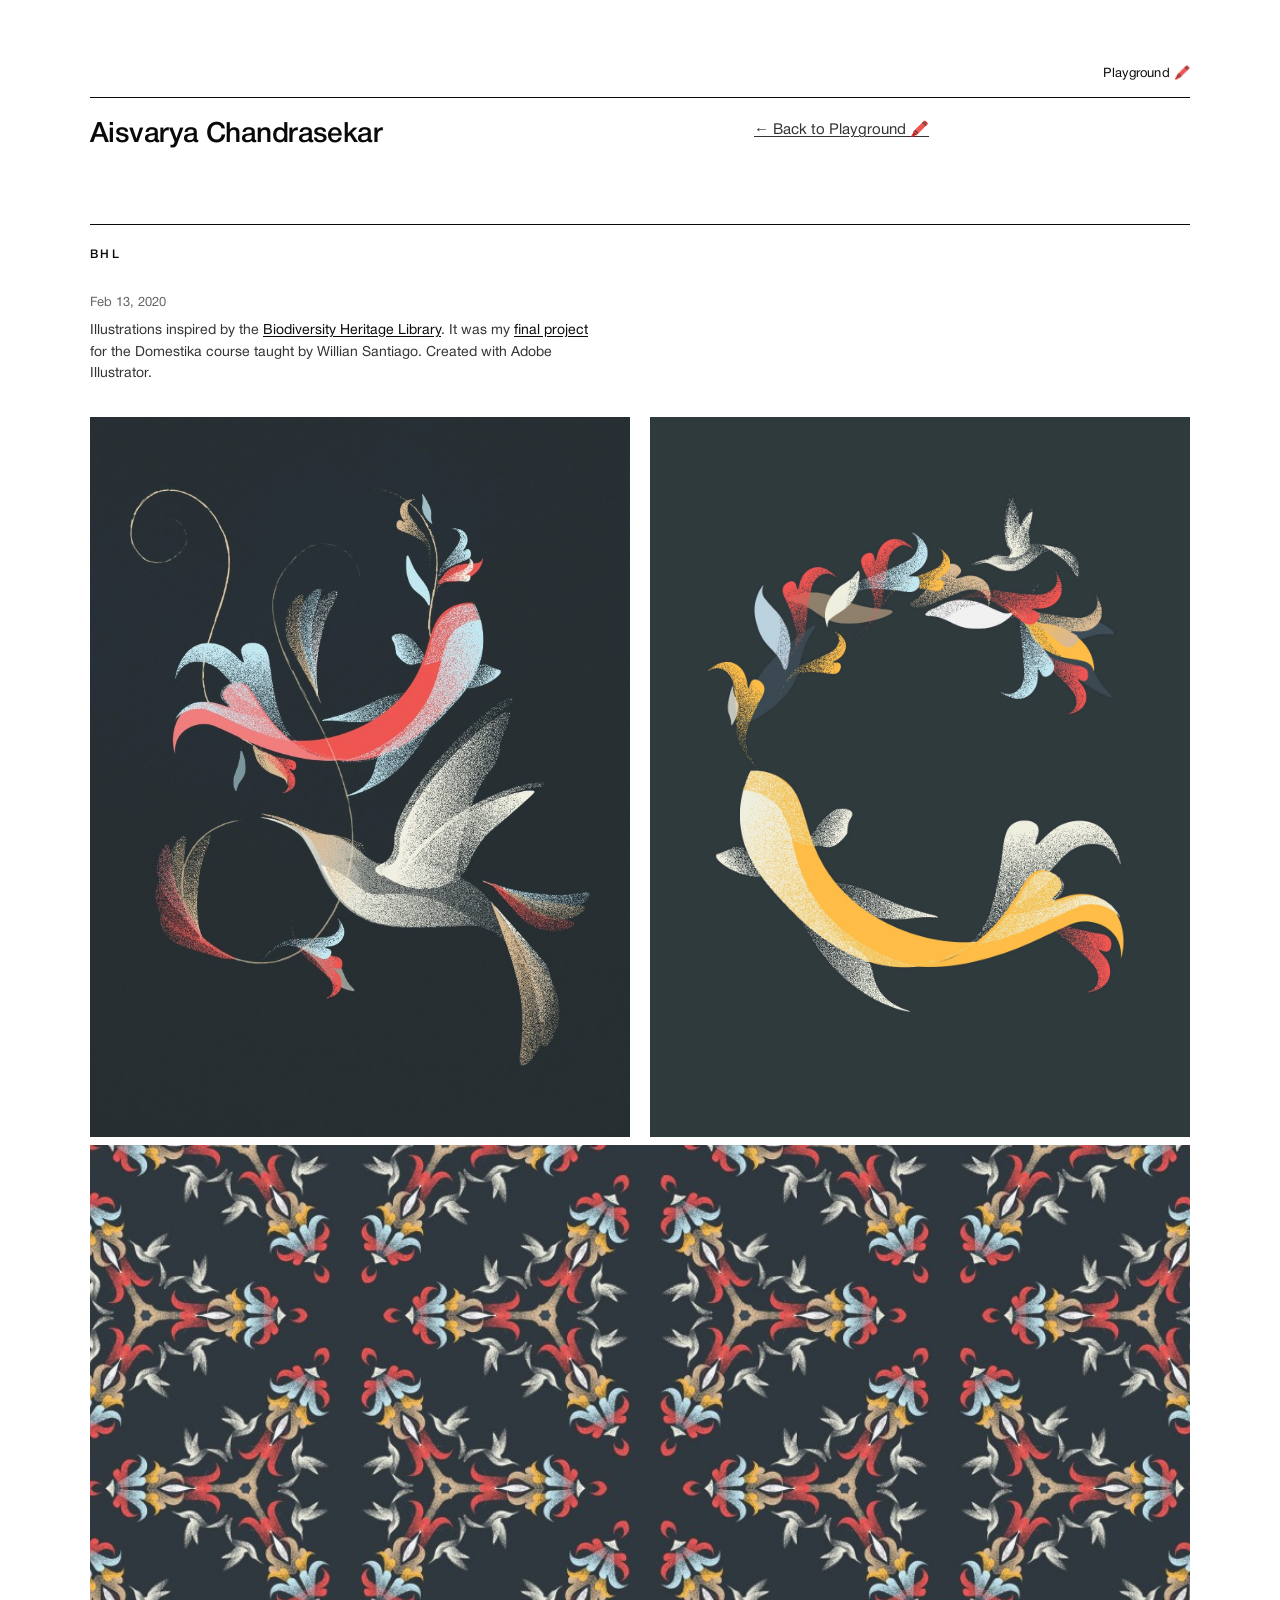
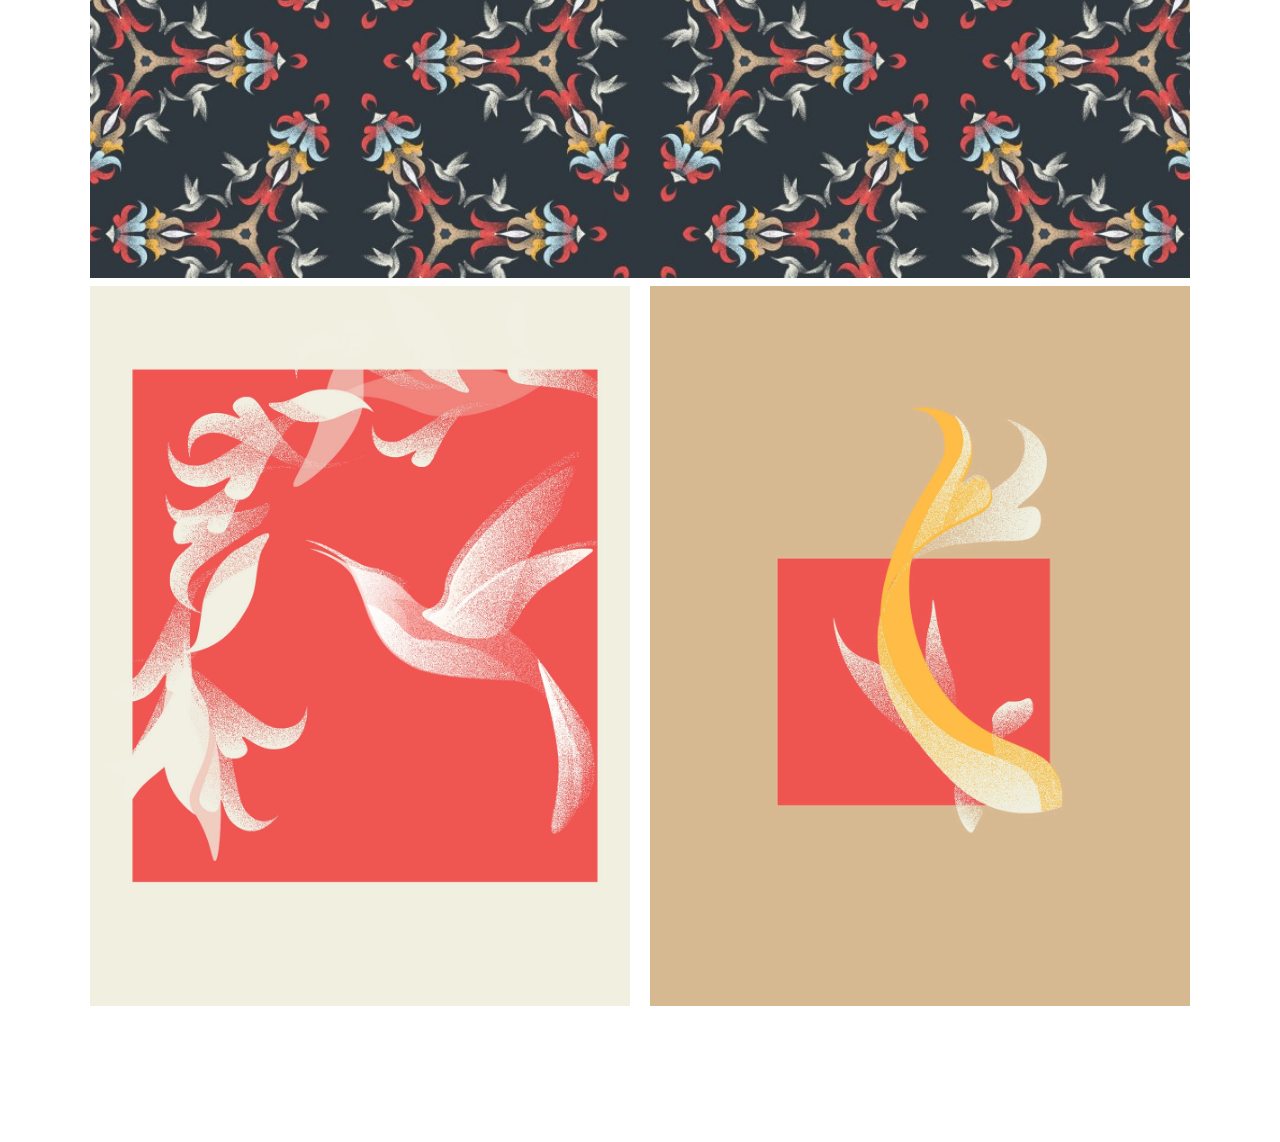
==== biodiversity.html @ 244e6850 "Clean up: single source for grids (JSON only), defer script, layout containment, Playground label + " ====
<!DOCTYPE html>
<html lang="en">
<head>
  <meta charset="UTF-8">
  <meta name="viewport" content="width=device-width, initial-scale=1.0">
  <title>BHL — Aisvarya Chandrasekar</title>
  <meta name="description" content="Illustrations inspired by the Biodiversity Heritage Library. Final project for Domestika course taught by Willian Santiago. Created with Adobe Illustrator.">
  <link rel="stylesheet" href="styles.css">
</head>
<body>
  <div class="page">
    <header class="header">
      <nav class="nav">
        <a href="playground.html">Playground 🖍️</a>
      </nav>
      <div class="header-inner">
        <h1 class="name"><a href="index.html">Aisvarya Chandrasekar</a></h1>
        <p class="header-blurb"><a href="playground.html">← Back to Playground 🖍️</a></p>
      </div>
    </header>

    <main class="main">
      <section class="section greece-page">
        <header class="section-header">
          <h2 class="section-title">BHL</h2>
        </header>
        <p class="playground-gallery-meta">Feb 13, 2020</p>
        <p class="playground-gallery-desc">Illustrations inspired by the <a href="https://www.biodiversitylibrary.org/" target="_blank" rel="noopener">Biodiversity Heritage Library</a>. It was my <a href="https://www.domestika.org/en/projects/779199-my-project-in-flat-illustration-with-photoshop-course" target="_blank" rel="noopener">final project</a> for the Domestika course taught by Willian Santiago. Created with Adobe Illustrator.</p>
        <div class="bio-gallery">
          <div class="bio-gallery-item"><img src="assets/playground/biodiversity/bio1.png" alt="BHL"></div>
          <div class="bio-gallery-item"><img src="assets/playground/biodiversity/bio2.webp" alt=""></div>
          <div class="bio-gallery-item bio-gallery-item--full"><img src="assets/playground/biodiversity/bio3.png" alt=""></div>
          <div class="bio-gallery-item"><img src="assets/playground/biodiversity/bio4.webp" alt=""></div>
          <div class="bio-gallery-item"><img src="assets/playground/biodiversity/bio5.webp" alt=""></div>
        </div>
      </section>
    </main>
  </div>
</body>
</html>
---- styles.css ----
/* Reset */
*, *::before, *::after { box-sizing: border-box; }

/* Helvetica Neue – local font (view via http to see fonts; file:// may block them) */
@font-face {
  font-family: "Helvetica Neue";
  src: url("./fonts/HelveticaNeueRoman.otf") format("opentype");
  font-weight: 400;
  font-style: normal;
  font-display: swap;
}

@font-face {
  font-family: "Helvetica Neue";
  src: url("./fonts/HelveticaNeueBold.otf") format("opentype");
  font-weight: 700;
  font-style: normal;
  font-display: swap;
}

@font-face {
  font-family: "Helvetica Neue";
  src: url("./fonts/HelveticaNeueMedium.otf") format("opentype");
  font-weight: 500;
  font-style: normal;
  font-display: swap;
}

body {
  margin: 0;
  font-family: "Helvetica Neue", Helvetica, Arial, sans-serif;
  font-size: 16px;
  line-height: 1.65;
  color: #0a0a0a;
  background: #fff;
}

.play-page {
  background-color: #fff;
  background-image:
    linear-gradient(to right, rgba(10, 10, 10, 0.045) 1px, transparent 1px),
    linear-gradient(to bottom, rgba(10, 10, 10, 0.045) 1px, transparent 1px);
  background-size: 28px 28px;
  background-attachment: fixed;
  cursor: url("assets/cursor-crayon.svg") 3 29, auto;
}

.play-page a,
.play-page button,
.play-page [role="button"] {
  cursor: pointer;
}

/* Disable text selection while doodling so strokes in margins don't highlight text */
body.play-page.doodle-drawing {
  user-select: none;
  -webkit-user-select: none;
}
body.play-page.doodle-drawing * {
  user-select: none;
  -webkit-user-select: none;
}

.doodle-canvas {
  position: absolute;
  top: 0;
  left: 0;
  z-index: 0;
  pointer-events: none;
}

.play-page .page {
  position: relative;
  z-index: 1;
}

@media (max-width: 600px) {
  .play-page {
    background-size: 22px 22px;
  }
}

/* Disable play-page doodles/cursor on small screens/touch */
@media (max-width: 800px), (hover: none), (pointer: coarse) {
  .play-page {
    background-image: none;
    cursor: auto;
  }

  .play-page a,
  .play-page button,
  .play-page [role="button"] {
    cursor: pointer;
  }

  .doodle-canvas {
    display: none;
  }
}

html, body {
  max-width: 100%;
  overflow-x: hidden;
}

img {
  max-width: 100%;
  height: auto;
}

iframe {
  max-width: 100%;
}

a {
  color: inherit;
  text-decoration: underline;
  text-underline-offset: 0.15em;
}

a:hover {
  color: #0a0a0a;
}

/* Page – minimal, generous space */
.page {
  min-height: 100vh;
  padding: 4rem 2rem 5rem;
}

.main {
  max-width: 1100px;
  margin: 0 auto;
}

/* Shared grid: label column | content column (bio + section descriptions align) */
:root {
  --grid-label: 40rem;
  --grid-gap: 1.5rem;
}

/* Header */
.header {
  max-width: 1100px;
  margin: 0 auto 4.5rem;
}

.header > .nav {
  margin-bottom: 0.75rem;
  text-align: right;
}

.header-inner {
  border-top: 1px solid #0a0a0a;
  padding-top: 1.25rem;
  display: grid;
  grid-template-columns: var(--grid-label) 1fr;
  align-items: start;
  gap: 0 var(--grid-gap);
}

.name {
  font-family: "Helvetica Neue", Helvetica, sans-serif;
  font-size: 1.75rem;
  font-weight: 500;
  margin: 0;
  color: #0a0a0a;
  line-height: 1.2;
  letter-spacing: -0.02em;
}

.name a {
  color: inherit;
  text-decoration: none;
}

.name a:hover {
  color: #333;
}

.header-blurb {
  font-size: clamp(0.8125rem, 0.875rem + 0.25vw, 0.9375rem);
  line-height: 1.6;
  margin: 0;
  max-width: min(38em, 100%);
  color: #333;
  overflow-wrap: break-word;
  hyphens: auto;
}

.header-icons {
  margin-top: 0.5rem;
  display: flex;
  flex-wrap: wrap;
  gap: 0.6rem;
  grid-column: 2;
}

.header-icon {
  width: 2.5rem;
  height: 2.5rem;
  min-width: 2.5rem;
  min-height: 2.5rem;
  flex-shrink: 0;
  display: inline-flex;
  align-items: center;
  justify-content: center;
  border: 1px solid #e5e5e5;
  background: rgba(255, 255, 255, 0.9);
  color: #444;
  text-decoration: none;
}

.header-icon:hover {
  border-color: #0a0a0a;
  color: #0a0a0a;
}

.header-icon svg {
  width: 1.25rem;
  height: 1.25rem;
  flex-shrink: 0;
  fill: currentColor;
  display: block;
}

.header-icon img {
  width: 1.25rem;
  height: 1.25rem;
  max-width: 1.25rem;
  max-height: 1.25rem;
  object-fit: contain;
  display: block;
}

@media (max-width: 600px) {
  .header-icons {
    margin-top: 0.75rem;
  }

  .header-icon {
    width: 2.75rem;
    height: 2.75rem;
    min-width: 2.75rem;
    min-height: 2.75rem;
  }
}

.nav {
  font-size: 0.8125rem;
  margin: 0;
  color: #0a0a0a;
  letter-spacing: 0.01em;
}

.nav a {
  margin-right: 0;
  color: inherit;
  text-decoration: none;
}

.nav a + a {
  margin-left: 1.5rem;
}

.nav a:hover {
  color: #1a1a1a;
}

.nav a.nav-current {
  font-weight: 600;
  color: #0a0a0a;
}

/* Footer – minimal (Taha-style) */
.footer {
  max-width: 1100px;
  margin: 4rem auto 0;
  padding-top: 2rem;
}

.footer-rule {
  border: none;
  border-top: 1px solid #0a0a0a;
  margin: 0 0 1rem;
}

.footer-copy {
  font-size: 0.8125rem;
  color: #666;
  margin: 0;
}

.intro {
  font-size: 0.9375rem;
  line-height: 1.6;
  color: #555;
  margin: 0 0 0.5rem;
}

.intro a {
  font-weight: 500;
  color: #1a1a1a;
}

/* Sections – CJR-style subheads */
.section {
  margin-bottom: 3.5rem;
}

.section-header {
  border-top: 1px solid #0a0a0a;
  padding-top: 1.25rem;
  margin-bottom: 1.75rem;
  display: grid;
  grid-template-columns: var(--grid-label) 1fr;
  align-items: start;
  gap: 0 var(--grid-gap);
}

.section-title {
  font-family: "Helvetica Neue", Helvetica, sans-serif;
  font-size: 0.75rem;
  font-weight: 500;
  text-transform: uppercase;
  letter-spacing: 0.2em;
  color: #0a0a0a;
  margin: 0;
}

.section-kicker {
  margin: 0;
  font-size: 0.875rem;
  color: #666;
}

.section-kicker a {
  color: inherit;
  text-decoration: none;
  border-bottom: 1px solid transparent;
}

.section-kicker a:hover {
  border-bottom-color: currentColor;
}

.section-desc {
  font-size: 0.9375rem;
  line-height: 1.55;
  color: #444;
  margin: 0;
  max-width: 36em;
  text-align: left;
}

/* Tablet / iPad: stack header so bio has full width (avoid 40rem column squeeze) */
@media (max-width: 900px) {
  .header-inner {
    display: flex;
    flex-direction: column;
    gap: 0;
  }

  .header-inner .name {
    order: 1;
  }

  .header-inner .header-blurb {
    order: 2;
    margin-top: 0.5rem;
    line-height: 1.65;
  }

  .header-inner .header-icons {
    order: 3;
    grid-column: unset;
  }

  .section-header {
    grid-template-columns: 1fr;
  }
}

@media (max-width: 600px) {
  .header .name {
    font-size: 1.5rem;
    word-wrap: break-word;
  }

  .page {
    padding: 2.5rem 1.25rem 3.5rem;
  }
}

/* Grid */
.grid {
  display: grid;
  grid-template-columns: repeat(3, 1fr);
  grid-auto-rows: 380px;
  gap: 2rem;
  contain: layout;
}

@media (max-width: 800px) {
  .grid {
    grid-template-columns: repeat(2, 1fr);
    gap: 1.25rem;
  }
}

@media (max-width: 500px) {
  .grid {
    grid-template-columns: 1fr;
    grid-auto-rows: auto;
  }
}

.section.interactives .grid {
  grid-auto-rows: minmax(160px, auto);
}

.section.interactives .grid-block-text {
  min-width: 0;
  overflow-wrap: break-word;
}

.section.interactives .grid-item-desc {
  overflow-wrap: break-word;
  hyphens: auto;
}

/* Interactives: single column on narrow viewports (e.g. Surface Duo, small tablets) */
@media (max-width: 650px) {
  .section.interactives .grid {
    grid-template-columns: 1fr;
    grid-auto-rows: minmax(140px, auto);
  }
}

.grid-item {
  display: flex;
  color: inherit;
  text-decoration: none;
  transition: color 0.2s ease;
  min-height: 0;
  height: 100%;
}

/* Wide block: spans 2 columns, image left / text right */
.grid-item--wide {
  grid-column: span 2;
}

.grid-item--wide .grid-block {
  flex-direction: row;
  gap: 1.25rem;
}

.grid-item--wide .grid-thumb {
  flex: 0 0 42%;
  margin-top: 0;
  min-height: 0;
}

.grid-item--wide .grid-block-text {
  flex: 1;
  min-width: 0;
  justify-content: center;
  align-items: flex-start;
  text-align: left;
}

@media (max-width: 800px) {
  .grid-item--wide {
    grid-column: span 1;
  }

  .grid-item--wide .grid-block {
    flex-direction: column;
  }

  .grid-item--wide .grid-thumb {
    flex: 1 1 auto;
  }
}

@media (max-width: 500px) {
  .grid-item--wide {
    grid-column: span 1;
  }

  .grid-item--wide .grid-block {
    flex-direction: column;
  }

  .grid-item--wide .grid-thumb {
    flex: 1 1 auto;
  }
}

/* Block – minimal, Taha-style: light border, no dark hover */
.grid-block {
  width: 100%;
  flex: 1;
  min-height: 0;
  display: flex;
  flex-direction: column;
  gap: 0.75rem;
  padding: 1.25rem;
  background: #fff;
  border: 1px solid #d5d5d5;
  transition: border-color 0.2s ease;
}

.grid-item:hover .grid-block {
  border-color: #0a0a0a;
}

.grid-block-text {
  display: flex;
  flex-direction: column;
  gap: 0.25rem;
  min-width: 0;
}

.grid-item-title {
  font-size: 1.0625rem;
  font-weight: 500;
  line-height: 1.4;
  margin: 0;
  color: #0a0a0a;
  transition: color 0.2s ease;
}

.grid-item-title a {
  color: inherit;
  text-decoration: none;
  border-bottom: 1px solid transparent;
  transition: border-color 0.2s ease;
}

.grid-item-title a:hover {
  border-bottom-color: currentColor;
}

.grid-item:hover .grid-item-title {
  color: #0a0a0a;
}

.grid-item-desc {
  font-size: 0.875rem;
  font-weight: 400;
  line-height: 1.55;
  margin: 0;
  color: #333;
  transition: color 0.2s ease;
}

.grid-item-date {
  font-size: 0.75rem;
  color: #666;
  margin: 0;
}

.grid-item-date:empty {
  display: none;
}

.grid-item-more {
  font-size: 0.875rem;
  font-weight: 400;
  line-height: 1.6;
  margin: 0.5rem 0 0;
  color: #333;
  transition: color 0.2s ease;
}

.grid-item:hover .grid-item-more {
  color: #333;
}

.grid-item:hover .grid-item-desc {
  color: #333;
}

/* Thumb */
.grid-thumb {
  width: 100%;
  flex: 1;
  min-height: 0;
  margin-top: -0.35rem;
  overflow: hidden;
  background: transparent;
  box-sizing: border-box;
}

.grid-thumb img {
  width: 100%;
  height: 100%;
  object-fit: contain;
  display: block;
}

.grid-thumb-placeholder {
  width: 100%;
  height: 100%;
  min-height: 100px;
  background: transparent;
  display: flex;
  align-items: center;
  justify-content: center;
}

.grid-thumb-placeholder::before {
  content: 'Image';
  font-size: 0.75rem;
  color: #999;
}

/* Bike trail card: GIF on top half only, dark overlay, text at bottom */
.grid-item--bike .grid-block {
  position: relative;
  flex-direction: column;
  justify-content: flex-end;
  overflow: hidden;
}

.grid-item--bike .grid-block::before {
  content: '';
  position: absolute;
  top: 0;
  left: 0;
  right: 0;
  height: 65%;
  background-image: url("assets/Ezgif GIF Maker.gif");
  background-size: cover;
  background-position: center top;
  background-repeat: no-repeat;
  z-index: 0;
}

.grid-item--bike .grid-block::after {
  content: '';
  position: absolute;
  inset: 0;
  background: linear-gradient(
    to bottom,
    rgba(0, 0, 0, 0.5) 0%,
    rgba(0, 0, 0, 0.75) 40%,
    rgba(0, 0, 0, 0.95) 70%,
    rgba(0, 0, 0, 1) 100%
  );
  pointer-events: none;
  z-index: 0.5;
}

.grid-item--bike .grid-thumb--gif {
  display: none;
}

.grid-item--bike .grid-block-text {
  position: relative;
  z-index: 1;
  background: linear-gradient(to top, rgba(0,0,0,0.9) 0%, rgba(0,0,0,0.4) 60%, transparent 100%);
  padding: 1.25rem 1.25rem 1.5rem;
  margin: 0 -1.25rem -1.25rem;
}

.grid-item--bike .grid-item-title,
.grid-item--bike .grid-item-desc {
  color: #fff;
}

.grid-item--bike:hover .grid-item-title,
.grid-item--bike:hover .grid-item-desc {
  color: #fff;
}

.grid-item--bike .grid-item-tags .tag {
  background: rgba(255,255,255,0.25);
  color: #fff;
  border-color: rgba(255,255,255,0.5);
}

.grid-item--bike:hover .grid-block {
  border-color: #e5e5e5;
}

/* Tags */
.grid-item-tags {
  margin: 0.35rem 0 0;
  display: flex;
  flex-wrap: wrap;
  gap: 0.3rem;
  font-size: 0.7rem;
}

.grid-item-tags .tag {
  padding: 0.15em 0.4em;
  background: transparent;
  color: #666;
  border: 1px solid #ddd;
  border-radius: 0;
  font-size: 0.6875rem;
  letter-spacing: 0.02em;
  transition: border-color 0.2s ease, color 0.2s ease;
}

.grid-item:hover .grid-item-tags .tag {
  border-color: #999;
  color: #0a0a0a;
}

/* Card grid (legacy) */
.card-grid {
  display: grid;
  grid-template-columns: repeat(3, 1fr);
  gap: 1.5rem;
}

@media (max-width: 800px) {
  .card-grid {
    grid-template-columns: repeat(2, 1fr);
    gap: 1.25rem;
  }
}

@media (max-width: 500px) {
  .card-grid {
    grid-template-columns: 1fr;
  }
}

/* Card: thumbnail + title + meta */
.card {
  margin: 0;
  min-height: 320px;
}

.card-link {
  display: flex;
  flex-direction: column;
  height: 100%;
  padding: 20px 20px 0 20px;
  background: #fff;
  border: 1px solid #e0e0e0;
  border-radius: 0;
  color: #1a1a1a;
  transition: border-color 0.15s ease, box-shadow 0.15s ease;
}

.card-link:hover {
  border-color: #bbb;
  box-shadow: 0 2px 16px rgba(0, 0, 0, 0.08);
}

.card-link--more {
  background: #fff;
  border: 1px solid #e0e0e0;
}

.card-link--more:hover {
  border-color: #1a1a1a;
  box-shadow: 0 2px 16px rgba(0, 0, 0, 0.08);
}

.card-spacer {
  flex: 0 0 0.5rem;
  min-height: 0;
}

.card-header {
  padding: 0.75rem 1.25rem 0;
}

.card-org {
  font-size: 0.65rem;
  font-weight: 700;
  text-transform: uppercase;
  letter-spacing: 0.08em;
  color: #666;
  margin: 0 0 0.3rem;
}

.card-title {
  font-family: "Helvetica Neue", Helvetica, sans-serif;
  font-size: 1.3rem;
  font-weight: 700;
  line-height: 1.35;
  margin: 0;
  color: #1a1a1a;
  letter-spacing: -0.01em;
}

.card-thumb {
  width: 100%;
  aspect-ratio: 16 / 10;
  min-height: 240px;
  flex: 1 1 auto;
  padding: 1rem 1rem 0 1rem;
  box-sizing: border-box;
  display: flex;
  align-items: stretch;
  justify-content: stretch;
}

.card-thumb img {
  width: 100%;
  height: 100%;
  object-fit: contain;
  display: block;
}

.card-thumb-placeholder {
  width: 100%;
  flex: 1;
  min-height: 0;
  background-color: #e8e6e3;
  background-image:
    linear-gradient(rgba(0, 0, 0, 0.04) 1px, transparent 1px),
    linear-gradient(90deg, rgba(0, 0, 0, 0.04) 1px, transparent 1px);
  background-size: 12px 12px;
  display: flex;
  align-items: center;
  justify-content: center;
}

.card-thumb-placeholder::before {
  content: 'Image';
  font-size: 0.75rem;
  font-weight: 600;
  text-transform: uppercase;
  letter-spacing: 0.08em;
  color: #999;
}

.card-thumb--bg {
  background-size: cover;
  background-position: center;
  background-repeat: no-repeat;
}

/* Full-block background with grey overlay (bike trail GIF) */
.card-link--fullbg {
  position: relative;
  background-size: cover;
  background-position: center;
  background-repeat: no-repeat;
}

.card-link--fullbg::before {
  content: '';
  position: absolute;
  inset: 0;
  background: rgba(0, 0, 0, 0.7);
  z-index: 0;
}

.card-link--fullbg .card-header,
.card-link--fullbg .card-footer {
  position: relative;
  z-index: 1;
}

.card-link--fullbg .card-org {
  color: rgba(255, 255, 255, 0.85);
}

.card-link--fullbg .card-title {
  color: #fff;
}

.card-link--fullbg .card-description {
  color: rgba(255, 255, 255, 0.9);
}

.card-fullbg-spacer {
  flex: 1;
  min-height: 0;
}

.card-footer {
  padding: 0.4rem 1.25rem 0.75rem;
}

.card-description {
  font-size: 0.9375rem;
  line-height: 1.55;
  color: #444;
  margin: 0 0 0.5rem;
}

.card-link .card-description {
  color: #444;
}

/* Presentations list */
.list {
  list-style: none;
  padding: 0;
  margin: 0;
  font-size: 0.9375rem;
  line-height: 1.6;
  color: #1a1a1a;
}

.list li {
  margin-bottom: 0.75rem;
}

/* Speaking & presentations */
.talk-spotlight {
  display: grid;
  grid-template-columns: 9.5rem minmax(0, 1fr) minmax(0, 0.9fr);
  gap: 0.5rem;
  padding: 1.15rem 0;
  border-top: 1px solid #f0f0f0;
  margin-bottom: 1rem;
}

.talk-spotlight-video {
  width: 100%;
  max-width: 280px;
  justify-self: end;
}

.video-embed {
  position: relative;
  width: 100%;
  padding-bottom: 56.25%;
  background: #000;
  overflow: hidden;
}

.video-embed iframe {
  position: absolute;
  inset: 0;
  width: 100%;
  height: 100%;
}

.talk-list {
  list-style: none;
  padding: 0;
  margin: 0;
}

.talk-more-details {
  margin-top: 0.75rem;
  border-top: 1px solid #f0f0f0;
  padding-top: 0.75rem;
}

.talk-see-more {
  font-size: 0.875rem;
  font-weight: 500;
  color: #0a0a0a;
  cursor: pointer;
  list-style: none;
  display: inline-block;
  padding: 0.25rem 0;
}

.talk-see-more::-webkit-details-marker {
  display: none;
}

.talk-see-more:hover {
  color: #333;
}

.talk-more-details[open] .talk-see-more {
  display: none;
}

.talk-more-details[open] {
  border-top: none;
  padding-top: 0;
}

.talk-less-wrap {
  margin-top: 0.75rem;
  padding-top: 0.5rem;
  border-top: 1px solid #f0f0f0;
}

.talk-see-less {
  font-size: 0.875rem;
  font-weight: 500;
  color: #0a0a0a;
  cursor: pointer;
  background: none;
  border: none;
  padding: 0;
}

.talk-see-less:hover {
  color: #333;
}

.talk-more {
  margin-top: 0.5rem;
}

.talk-item {
  display: grid;
  grid-template-columns: 9.5rem minmax(0, 1fr);
  gap: 0.5rem;
  padding: 1.15rem 0;
  border-top: 1px solid #f0f0f0;
}

.talk-date-col {
  font-size: 0.8125rem;
  color: #999;
  line-height: 1.4;
  white-space: nowrap;
}

.talk-main {
  min-width: 0;
  max-width: 42rem;
}

.talk-org {
  font-weight: 600;
  color: #111;
  font-size: 0.875rem;
  margin: 0 0 0.15rem;
}

.talk-title {
  font-size: 1.0625rem;
  font-weight: 500;
  letter-spacing: -0.01em;
  line-height: 1.35;
  margin: 0 0 0.35rem;
}

.talk-title a {
  color: inherit;
  text-decoration: none;
  border-bottom: 1px solid transparent;
  transition: border-color 0.2s ease;
}

.talk-title a:hover {
  border-bottom-color: currentColor;
}

.talk-desc {
  margin: 0;
  color: #666;
  font-size: 0.875rem;
  line-height: 1.55;
  max-width: 48rem;
}

.talk-links {
  margin: 0.4rem 0 0;
  display: flex;
  flex-wrap: wrap;
  gap: 0.5rem;
}

.talk-link {
  display: inline-block;
  font-size: 0.8rem;
  font-weight: 500;
  padding: 0.25rem 0.6rem;
  border-radius: 0;
  border: 1px solid #ddd;
  color: #444;
  text-decoration: none;
  transition: background 0.15s ease, border-color 0.15s ease, color 0.15s ease;
}

.talk-link--icon {
  padding: 0.25rem;
  width: 2rem;
  height: 2rem;
  display: inline-flex;
  align-items: center;
  justify-content: center;
}

.talk-link--icon svg {
  width: 1.05rem;
  height: 1.05rem;
  fill: currentColor;
  display: block;
}

.talk-link:hover {
  background: #f4f4f4;
  border-color: #ccc;
  color: #222;
}

@media (max-width: 700px) {
  .talk-spotlight {
    grid-template-columns: 1fr;
    gap: 0.75rem;
    padding: 0.85rem 0;
  }

  .talk-item {
    grid-template-columns: 1fr;
    gap: 0.5rem;
    padding: 0.85rem 0;
  }

  .talk-date-col {
    white-space: normal;
    font-size: 0.75rem;
    letter-spacing: 0.02em;
  }

  .talk-title {
    font-size: 1.0625rem;
  }

  .talk-spotlight-video {
    justify-self: start;
    max-width: 100%;
  }
}

@media (max-width: 500px) {
  .talk-links {
    gap: 0.35rem;
  }

  .talk-link {
    font-size: 0.75rem;
    padding: 0.2rem 0.5rem;
  }
}

.list li:last-child {
  margin-bottom: 0;
}

.list-title {
  font-weight: 500;
}

.list a {
  font-weight: 500;
}

/* Playground – illustrations, photographs, hobbies, design */
.playground-intro {
  margin: 0 0 1.25rem;
  font-size: 0.9375rem;
  color: #666;
  max-width: 36em;
}

.playground-grid {
  display: grid;
  grid-template-columns: repeat(3, 1fr);
  gap: 1.5rem;
}

.playground-grid--compact {
  grid-template-columns: repeat(2, 1fr);
}

.playground-grid--golu {
  grid-template-columns: repeat(3, 1fr);
}

.playground-grid--misc {
  grid-template-columns: repeat(4, 1fr);
  max-width: 64em;
}

.playground-card--embed {
  grid-column: 1 / -1;
  max-width: 100%;
}

.playground-embed {
  position: relative;
  width: 100%;
  padding-bottom: 70%;
  background: #1e1e1e;
  overflow: hidden;
  border-radius: 4px;
}

.playground-embed iframe {
  position: absolute;
  inset: 0;
  width: 100%;
  height: 100%;
  border: none;
}

/* Video modal: click card to play full video */
.video-modal {
  position: fixed;
  inset: 0;
  z-index: 1000;
  display: flex;
  align-items: center;
  justify-content: center;
  padding: 1rem;
}

.video-modal[hidden] {
  display: none !important;
}

.video-modal-backdrop {
  position: absolute;
  inset: 0;
  background: rgba(0, 0, 0, 0.85);
  cursor: pointer;
}

.video-modal-inner {
  position: relative;
  width: 100%;
  max-width: 900px;
  background: #000;
  border-radius: 4px;
  overflow: hidden;
  box-shadow: 0 20px 60px rgba(0, 0, 0, 0.5);
}

.video-modal-close {
  position: absolute;
  top: 0.5rem;
  right: 0.5rem;
  z-index: 2;
  width: 2.5rem;
  height: 2.5rem;
  border: none;
  border-radius: 4px;
  background: rgba(0, 0, 0, 0.6);
  color: #fff;
  font-size: 1.5rem;
  line-height: 1;
  cursor: pointer;
  padding: 0;
  display: flex;
  align-items: center;
  justify-content: center;
}

.video-modal-close:hover {
  background: rgba(0, 0, 0, 0.8);
}

.video-modal-inner video {
  width: 100%;
  height: auto;
  display: block;
}

#pollfinder-card {
  cursor: pointer;
}

.section--misc .playground-card-image {
  aspect-ratio: 16 / 10;
}

.section--misc .playground-card-body {
  padding: 0.75rem 1rem;
  gap: 0.1rem;
}

.section--misc .playground-card-title {
  font-size: 0.9375rem;
}

.section--misc .playground-card-desc {
  font-size: 0.75rem;
}

.section--misc .playground-card-body + .playground-card-body--secondary {
  margin-top: -0.55rem;
}

.playground-card {
  display: flex;
  flex-direction: column;
  background: #fff;
  border: 1px solid #e5e5e5;
  text-decoration: none;
  color: inherit;
  transition: border-color 0.2s ease;
  min-height: 0;
}

.playground-card:hover {
  border-color: #0a0a0a;
}

.playground-card--image {
  overflow: hidden;
}

.playground-card-image {
  width: 100%;
  aspect-ratio: 4 / 3;
  background: #f5f5f5;
  border-bottom: 1px solid #e5e5e5;
  overflow: hidden;
}

.playground-card-image img {
  width: 100%;
  height: 100%;
  object-fit: cover;
  display: block;
}

.playground-card-image video {
  width: 100%;
  height: 100%;
  object-fit: cover;
  display: block;
}

.playground-card-image--lower img {
  object-position: center 75%;
}

.playground-card-image--top img {
  object-position: center top;
}

.playground-card-link-wrap {
  display: block;
  color: inherit;
  text-decoration: none;
}

.playground-card-link-wrap,
.playground-card-link-wrap * {
  text-decoration: none;
}

.playground-card-link-wrap:hover .playground-card-title {
  color: #0a0a0a;
}

.playground-card-body {
  padding: 1rem 1.25rem;
  display: flex;
  flex-direction: column;
  gap: 0.25rem;
}

.playground-card-body--secondary {
  padding-top: 0;
  padding-bottom: 1rem;
}

.playground-card-title {
  font-size: 1rem;
  font-weight: 500;
  margin: 0;
  line-height: 1.35;
  color: #0a0a0a;
}

.playground-card:hover .playground-card-title {
  color: #0a0a0a;
}

.playground-card-title a {
  color: inherit;
  text-decoration: none;
  border-bottom: 1px solid transparent;
  transition: border-color 0.2s ease;
}

.playground-card-title a:hover {
  border-bottom-color: currentColor;
}

.playground-card-desc a {
  color: #0a0a0a;
  text-decoration: none;
  border-bottom: 1px solid transparent;
}

.playground-card-desc a:hover {
  color: #333;
  border-bottom-color: currentColor;
}

.playground-card-desc {
  font-size: 0.8125rem;
  color: #666;
  line-height: 1.5;
  margin: 0;
}

.playground-card--compact .playground-card-body {
  padding: 0.875rem 1rem;
}

.playground-card--compact .playground-card-title {
  font-size: 0.9375rem;
}

@media (max-width: 700px) {
  .playground-grid {
    grid-template-columns: repeat(2, 1fr);
    gap: 1rem;
  }

  .playground-grid--compact {
    grid-template-columns: 1fr;
  }

  .playground-grid--misc {
    grid-template-columns: repeat(2, 1fr);
  }

  .playground-grid--golu {
    grid-template-columns: 1fr;
  }
}

@media (max-width: 500px) {
  .playground-grid {
    grid-template-columns: 1fr;
  }

  .playground-grid--misc {
    grid-template-columns: 1fr;
  }
}

.playground-gallery-block {
  grid-column: 1 / -1;
  margin-top: 0.5rem;
}

.playground-gallery-title {
  font-size: 1rem;
  font-weight: 500;
  margin: 0 0 1rem;
  color: #0a0a0a;
}

.playground-gallery-grid {
  display: grid;
  grid-template-columns: repeat(5, 1fr);
  gap: 0.75rem;
  margin-bottom: 1rem;
}

.playground-gallery-grid img {
  width: 100%;
  height: auto;
  display: block;
  vertical-align: middle;
}

/* Playground – photographs horizontal carousel */
.photo-carousel {
  margin-top: 0.75rem;
  overflow-x: auto;
  padding-bottom: 0.25rem;
  scroll-behavior: smooth;
  scrollbar-width: thin;
  scrollbar-color: #c0c0c0 transparent;
}

.photo-carousel::-webkit-scrollbar {
  height: 6px;
}

.photo-carousel::-webkit-scrollbar-track {
  background: transparent;
}

.photo-carousel::-webkit-scrollbar-thumb {
  background: #c0c0c0;
  border-radius: 3px;
}

.photo-carousel::-webkit-scrollbar-thumb:hover {
  background: #a0a0a0;
}

.photo-carousel-track {
  display: inline-flex;
  gap: 1rem;
  min-width: 100%;
}

.photo-carousel-item {
  flex: 0 0 220px;
  height: 220px;
  border-radius: 6px;
  background: #f5f5f5;
  border: 1px solid #e5e5e5;
  overflow: hidden;
}

.photo-carousel-item img,
.photo-carousel-item video {
  width: 100%;
  height: 100%;
  object-fit: cover;
  object-position: center center;
  display: block;
}

.photo-carousel-item--top img {
  object-position: center 20%;
}

.playground-gallery-meta {
  font-size: 0.8125rem;
  color: #666;
  margin: 0 0 0.35rem;
}

/* Playground – Illustration and Design horizontal carousel */
.project-carousel {
  margin-top: 1rem;
  overflow-x: auto;
  padding-bottom: 0.5rem;
  scroll-behavior: smooth;
  scrollbar-width: thin;
  scrollbar-color: #c0c0c0 transparent;
}

.project-carousel::-webkit-scrollbar {
  height: 6px;
}

.project-carousel::-webkit-scrollbar-track {
  background: transparent;
}

.project-carousel::-webkit-scrollbar-thumb {
  background: #c0c0c0;
  border-radius: 3px;
}

.project-carousel::-webkit-scrollbar-thumb:hover {
  background: #a0a0a0;
}

.project-carousel-track {
  display: inline-flex;
  gap: 1.25rem;
  min-width: 100%;
}

.project-carousel-item {
  flex: 0 0 min(320px, 80vw);
}

/* Knitting timeline – horizontal, desc order (newest first) */
.knitting-timeline {
  margin-top: 1rem;
  overflow-x: auto;
  padding-bottom: 0.5rem;
  scroll-behavior: smooth;
  scrollbar-width: thin;
  scrollbar-color: #c0c0c0 transparent;
}

.knitting-timeline::-webkit-scrollbar {
  height: 6px;
}

.knitting-timeline::-webkit-scrollbar-track {
  background: transparent;
}

.knitting-timeline::-webkit-scrollbar-thumb {
  background: #c0c0c0;
  border-radius: 3px;
}

.knitting-timeline::-webkit-scrollbar-thumb:hover {
  background: #a0a0a0;
}

.knitting-timeline-track {
  display: inline-flex;
  gap: 1.5rem;
  min-width: 100%;
}

.knitting-timeline-item {
  flex: 0 0 200px;
  display: flex;
  flex-direction: column;
}

.knitting-timeline-image {
  width: 100%;
  aspect-ratio: 1;
  background: #f5f5f5;
  border: 1px solid #e5e5e5;
  border-radius: 6px;
  overflow: hidden;
}

.knitting-timeline-image img {
  width: 100%;
  height: 100%;
  object-fit: cover;
  display: block;
}

.knitting-timeline-caption {
  font-size: 0.8125rem;
  color: #333;
  line-height: 1.4;
  margin: 0.5rem 0 0;
  max-width: 100%;
}

.knitting-timeline-date {
  font-size: 0.75rem;
  color: #666;
  margin: 0.35rem 0 0;
}

.playground-gallery-desc {
  font-size: 0.875rem;
  color: #333;
  line-height: 1.55;
  margin: 0;
  max-width: 36em;
}

.playground-gallery-desc a {
  color: #0a0a0a;
  text-decoration: underline;
}

.playground-gallery-desc a:hover {
  color: #333;
}

.playground-gallery-grid--page {
  margin-top: 1.5rem;
}

/* Chicago Transformation Collab page */
.ctc-gallery {
  display: grid;
  gap: 0.9rem;
  margin-top: 1rem;
}

.ctc-row {
  display: grid;
  gap: 0.9rem;
}

.ctc-row--1 {
  grid-template-columns: 1fr;
}

.ctc-row--2 {
  grid-template-columns: repeat(2, 1fr);
}

.ctc-row--3 {
  grid-template-columns: repeat(3, 1fr);
}

.ctc-gallery img {
  width: 100%;
  height: auto;
  display: block;
  border: 1px solid #e5e5e5;
  background: #fff;
}

@media (max-width: 700px) {
  .ctc-row--2,
  .ctc-row--3 {
    grid-template-columns: 1fr;
  }
}

/* Greece page – Notion-style gallery */
.greece-page .playground-gallery-desc {
  margin-bottom: 2rem;
}

.greece-gallery {
  display: flex;
  flex-direction: row;
  gap: 1.25rem;
  margin-top: 0;
}

.greece-gallery-col {
  flex: 1;
  display: flex;
  flex-direction: column;
  gap: 0.5rem;
}

.greece-gallery--single .greece-gallery-col {
  max-width: 100%;
}

.greece-gallery-item img,
.greece-gallery-item video {
  width: 100%;
  height: auto;
  display: block;
  vertical-align: middle;
}

.golu-video-wrap {
  max-width: 480px;
  margin-left: auto;
  margin-right: auto;
}

.greece-gallery-item--small {
  align-self: flex-start;
  max-width: 55%;
}

.greece-gallery-item--small img {
  width: 100%;
}

/* Biodiversity gallery – row layout */
.bio-gallery {
  display: grid;
  grid-template-columns: 1fr 1fr;
  gap: 0.5rem 1.25rem;
  margin-top: 0;
}

.bio-gallery-item img {
  width: 100%;
  height: auto;
  display: block;
  vertical-align: middle;
}

.bio-gallery-item--full {
  grid-column: 1 / -1;
}

/* Golu 2023 – rows of three */
.golu-row {
  display: grid;
  grid-template-columns: repeat(3, 1fr);
  gap: 1rem;
  margin-top: 1rem;
}

.golu-row--two {
  grid-template-columns: repeat(2, 1fr);
}

@media (max-width: 600px) {
  .golu-row {
    grid-template-columns: 1fr;
  }

  .golu-row--two {
    grid-template-columns: 1fr;
  }
}

@media (max-width: 600px) {
  .bio-gallery {
    grid-template-columns: 1fr;
  }

  .greece-gallery {
    flex-direction: column;
    gap: 1rem;
  }
}

@media (max-width: 700px) {
  .playground-gallery-grid {
    grid-template-columns: repeat(3, 1fr);
  }
}

@media (max-width: 500px) {
  .playground-gallery-grid {
    grid-template-columns: repeat(2, 1fr);
  }
}
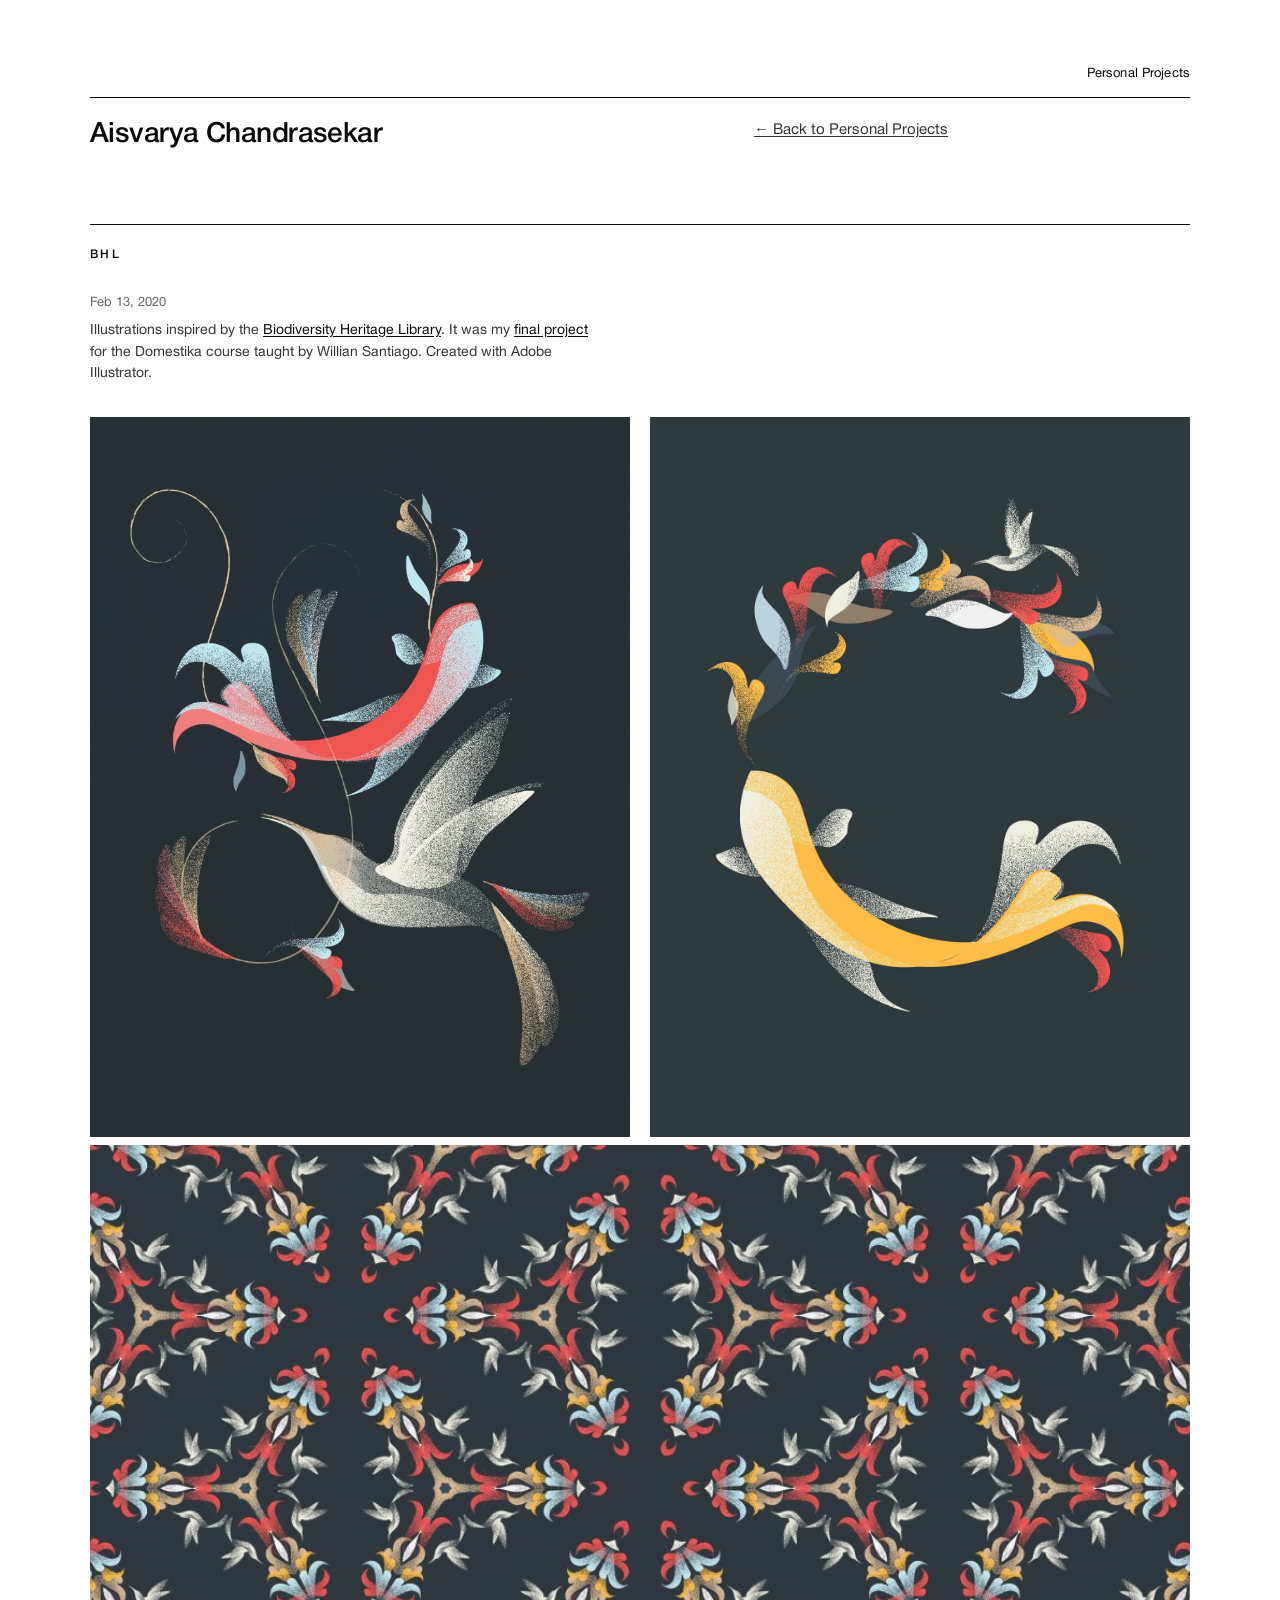
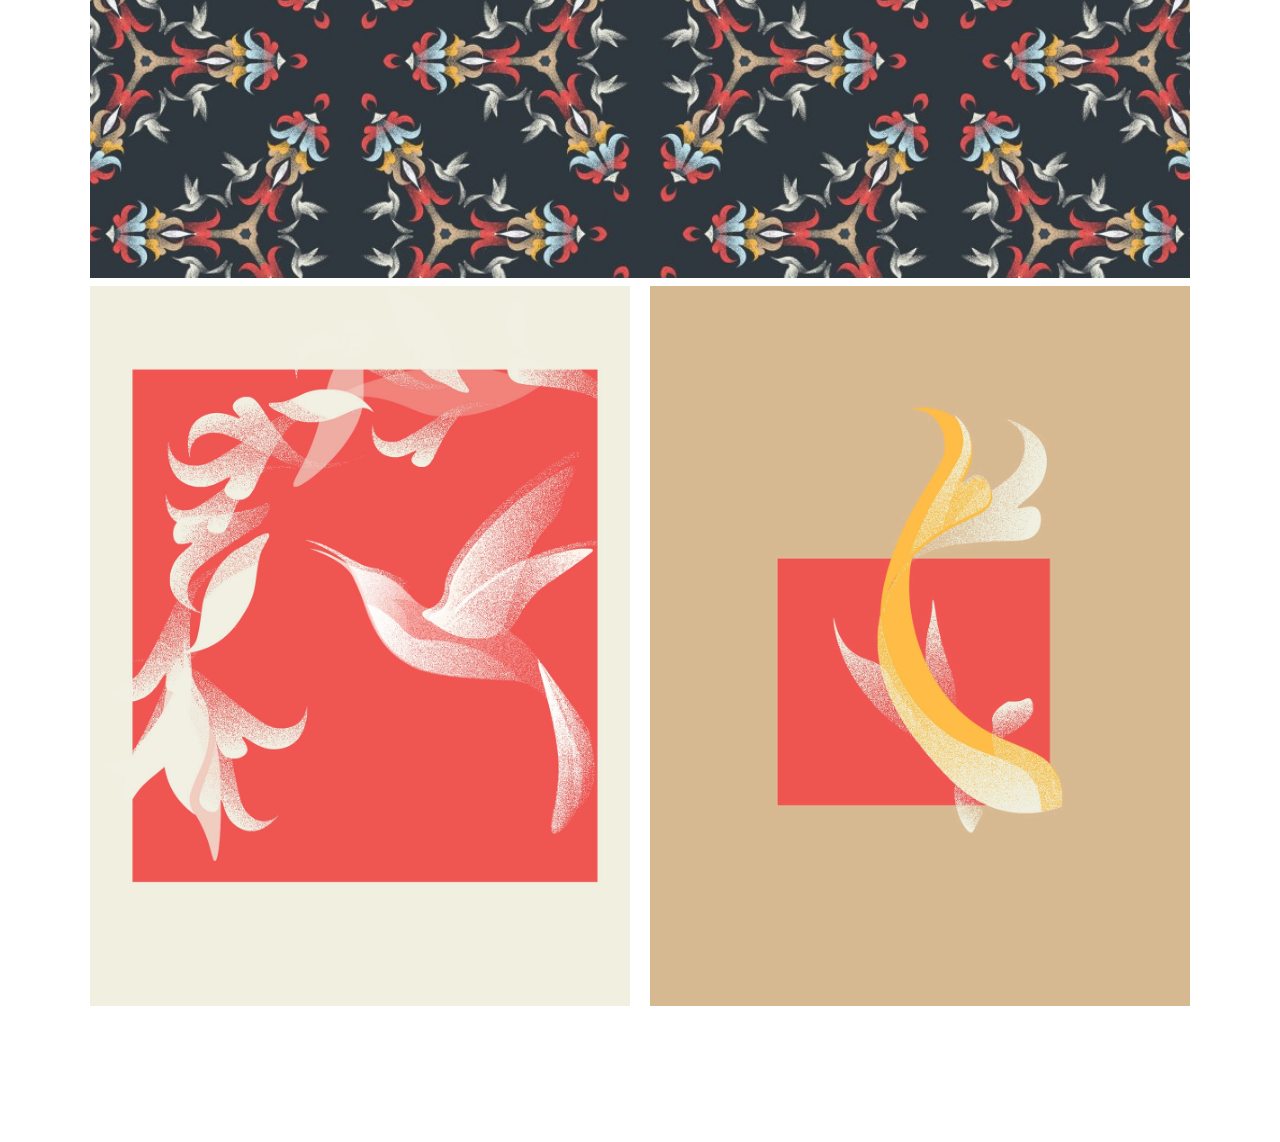
==== commit 0b3e2beb: "Rename Playground to Personal Projects across all pages" ====
--- a/biodiversity.html
+++ b/biodiversity.html
@@ -5,17 +5,17 @@
   <meta name="viewport" content="width=device-width, initial-scale=1.0">
   <title>BHL — Aisvarya Chandrasekar</title>
   <meta name="description" content="Illustrations inspired by the Biodiversity Heritage Library. Final project for Domestika course taught by Willian Santiago. Created with Adobe Illustrator.">
-  <link rel="stylesheet" href="styles.css">
+  <link rel="stylesheet" href="styles.css?v=1">
 </head>
 <body>
   <div class="page">
     <header class="header">
       <nav class="nav">
-        <a href="playground.html">Playground 🖍️</a>
+        <a href="playground.html">Personal Projects</a>
       </nav>
       <div class="header-inner">
         <h1 class="name"><a href="index.html">Aisvarya Chandrasekar</a></h1>
-        <p class="header-blurb"><a href="playground.html">← Back to Playground 🖍️</a></p>
+        <p class="header-blurb"><a href="playground.html">← Back to Personal Projects</a></p>
       </div>
     </header>
 
--- a/styles.css
+++ b/styles.css
@@ -185,7 +185,7 @@
   max-width: min(38em, 100%);
   color: #333;
   overflow-wrap: break-word;
-  hyphens: auto;
+  hyphens: none;
 }
 
 .header-icons {
@@ -415,6 +415,36 @@
   }
 }
 
+/* Reserve space for JS-injected content to reduce CLS */
+#selected-work-grid {
+  min-height: 820px;
+}
+
+#interactives-grid {
+  min-height: 200px;
+}
+
+#speaking-content {
+  min-height: 280px;
+}
+
+@media (max-width: 800px) {
+  #selected-work-grid {
+    min-height: 820px;
+  }
+}
+
+@media (max-width: 500px) {
+  #selected-work-grid,
+  #interactives-grid {
+    min-height: 0;
+  }
+
+  #speaking-content {
+    min-height: 200px;
+  }
+}
+
 .section.interactives .grid {
   grid-auto-rows: minmax(160px, auto);
 }
@@ -426,7 +456,7 @@
 
 .section.interactives .grid-item-desc {
   overflow-wrap: break-word;
-  hyphens: auto;
+  hyphens: none;
 }
 
 /* Interactives: single column on narrow viewports (e.g. Surface Duo, small tablets) */
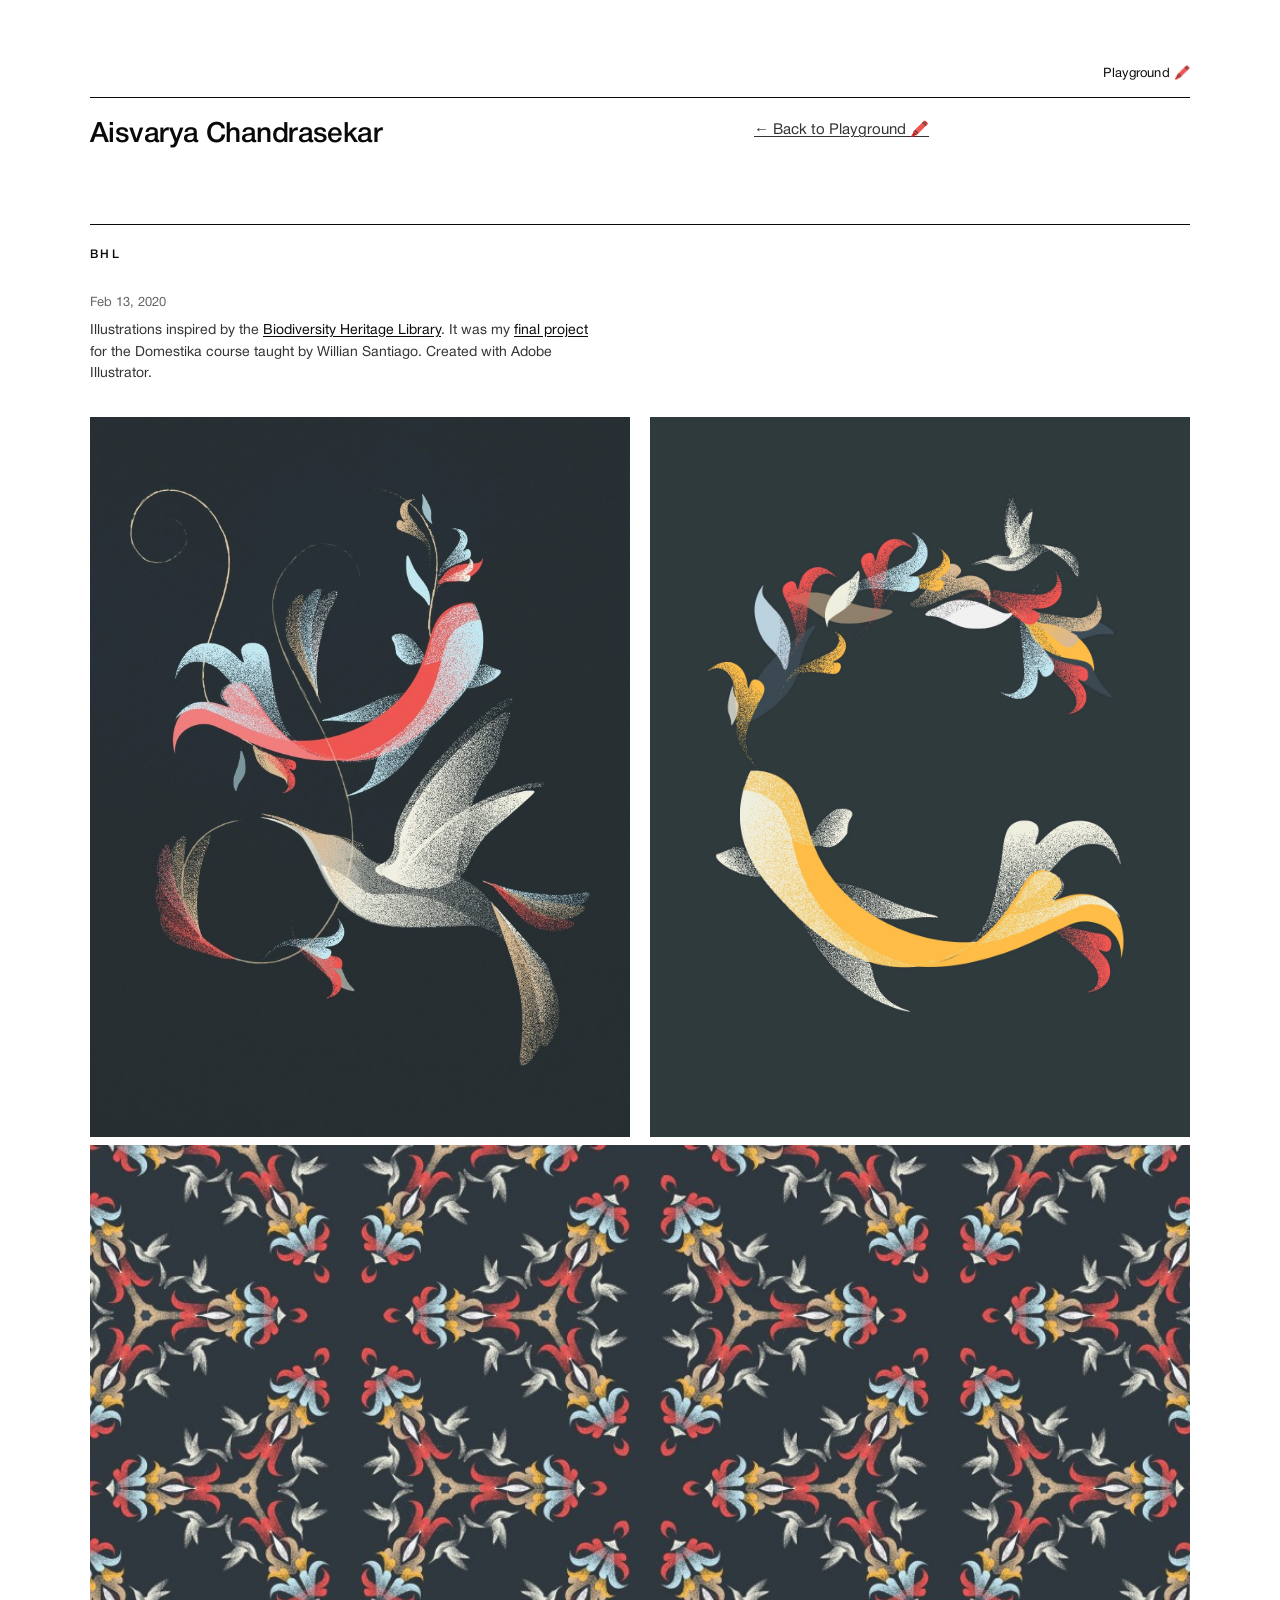
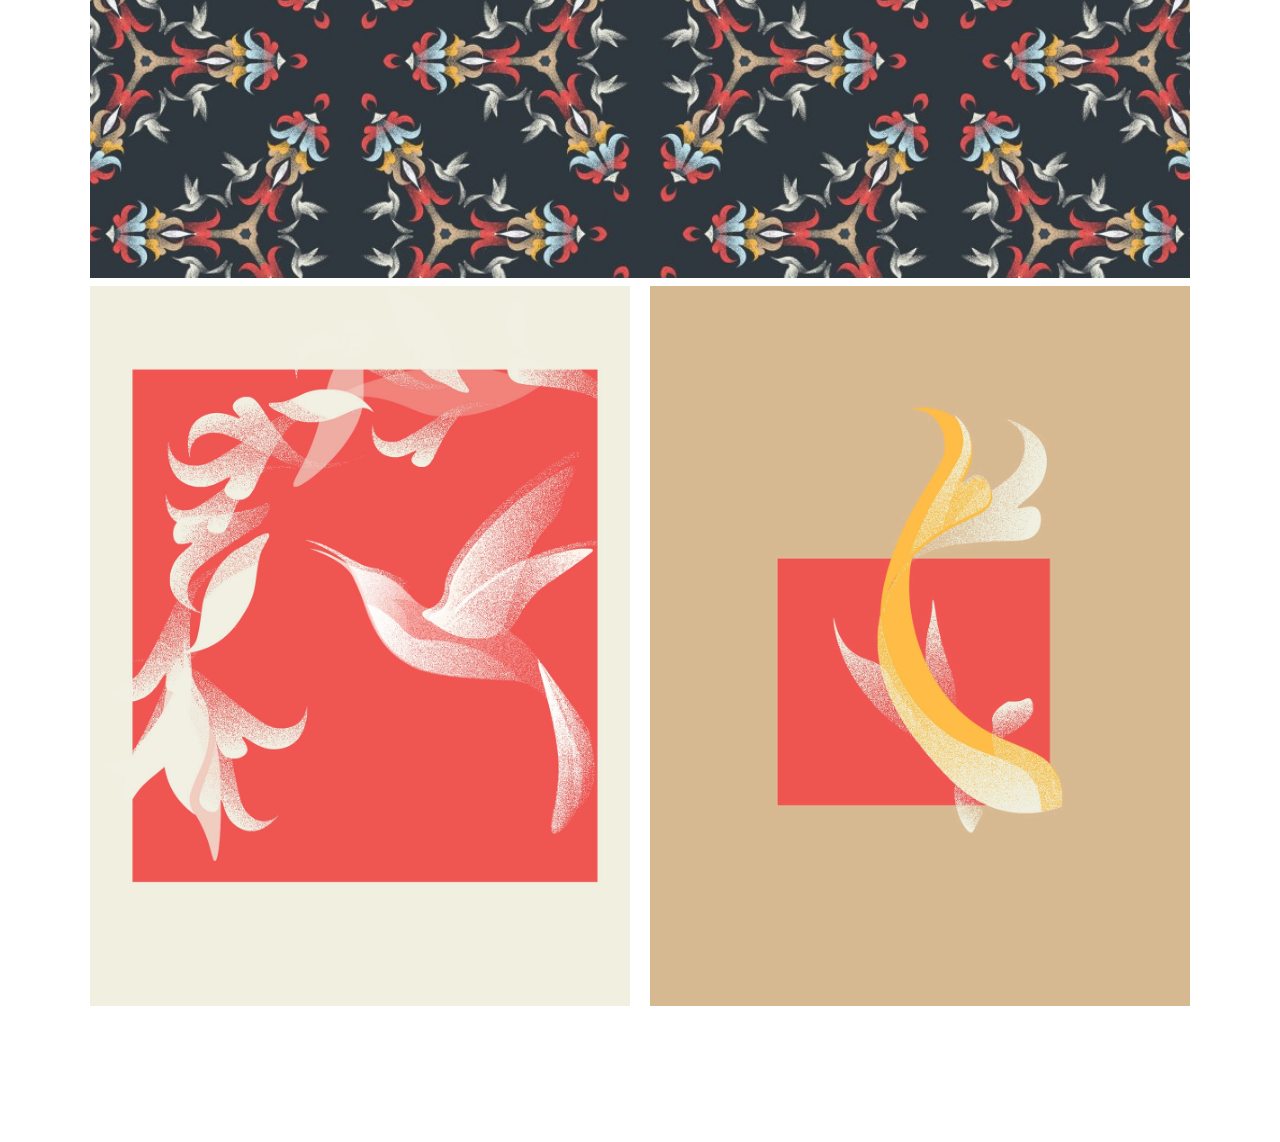
==== commit cb84722b: "Revert: restore Playground 🖍️ name across all pages" ====
--- a/biodiversity.html
+++ b/biodiversity.html
@@ -11,11 +11,11 @@
   <div class="page">
     <header class="header">
       <nav class="nav">
-        <a href="playground.html">Personal Projects</a>
+        <a href="playground.html">Playground 🖍️</a>
       </nav>
       <div class="header-inner">
         <h1 class="name"><a href="index.html">Aisvarya Chandrasekar</a></h1>
-        <p class="header-blurb"><a href="playground.html">← Back to Personal Projects</a></p>
+        <p class="header-blurb"><a href="playground.html">← Back to Playground 🖍️</a></p>
       </div>
     </header>
 
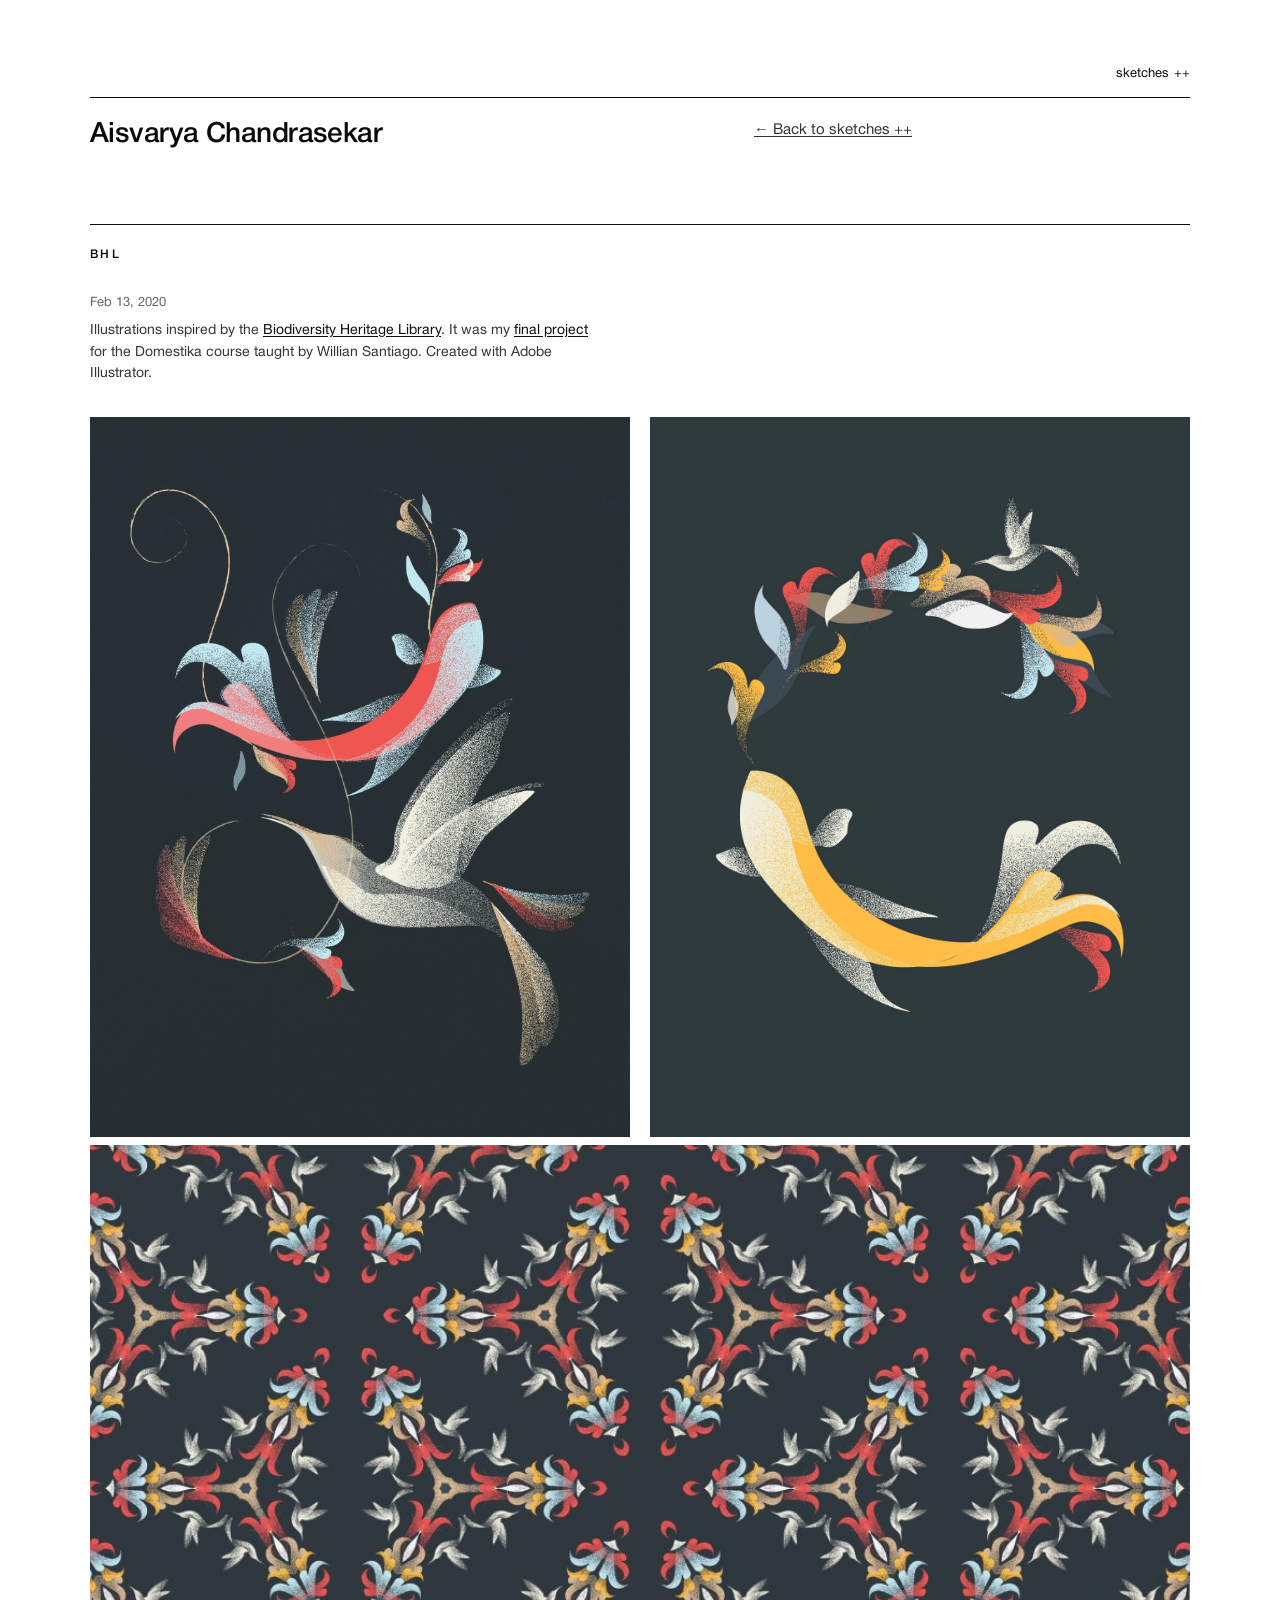
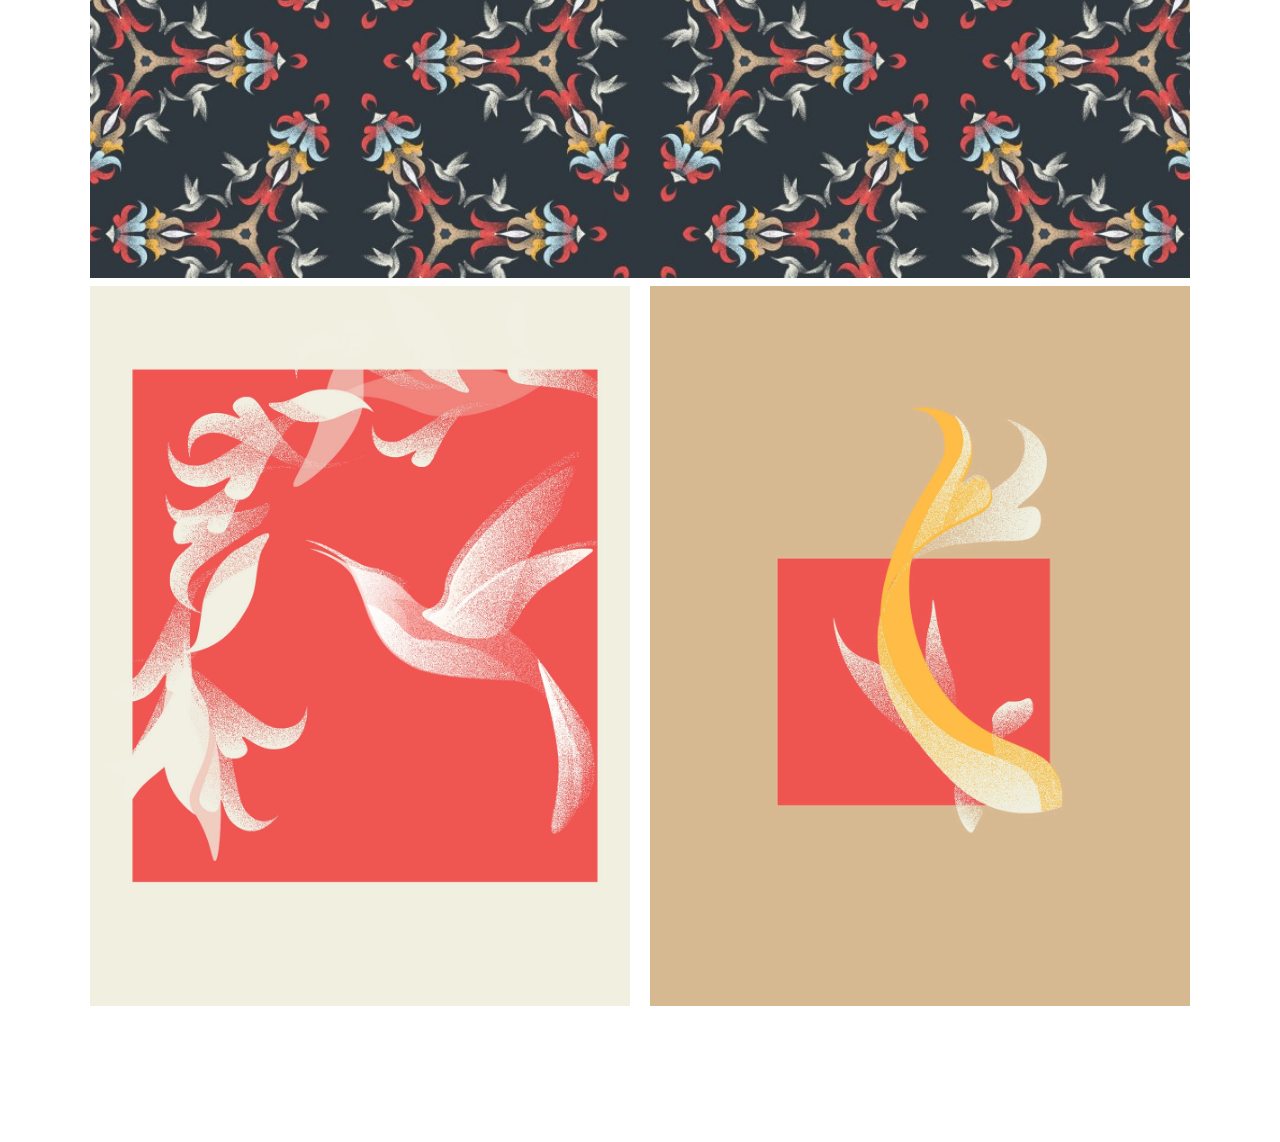
==== commit e7a9993b: "changed a couple things" ====
--- a/biodiversity.html
+++ b/biodiversity.html
@@ -11,11 +11,11 @@
   <div class="page">
     <header class="header">
       <nav class="nav">
-        <a href="playground.html">Playground 🖍️</a>
+        <a href="playground.html">sketches ++</a>
       </nav>
       <div class="header-inner">
         <h1 class="name"><a href="index.html">Aisvarya Chandrasekar</a></h1>
-        <p class="header-blurb"><a href="playground.html">← Back to Playground 🖍️</a></p>
+        <p class="header-blurb"><a href="playground.html">← Back to sketches ++</a></p>
       </div>
     </header>
 
--- a/styles.css
+++ b/styles.css
@@ -285,6 +285,19 @@
   margin: 0 0 1rem;
 }
 
+.footer-aside {
+  font-size: 1rem;
+  font-weight: 500;
+  margin: 0 0 0.75rem;
+}
+
+.footer-aside a {
+  color: inherit;
+  text-decoration: underline;
+  text-underline-offset: 3px;
+  text-decoration-thickness: 1.5px;
+}
+
 .footer-copy {
   font-size: 0.8125rem;
   color: #666;
@@ -316,6 +329,17 @@
   grid-template-columns: var(--grid-label) 1fr;
   align-items: start;
   gap: 0 var(--grid-gap);
+}
+
+.section-header--kicker-tight {
+  grid-template-columns: auto 1fr;
+  gap: 0 0.75rem;
+  align-items: baseline;
+}
+
+.section-header--kicker-tight .section-kicker {
+  margin: 0;
+  padding-top: 0;
 }
 
 .section-title {
@@ -1432,6 +1456,22 @@
   margin: 0;
 }
 
+.playground-card-seemore {
+  font-size: 0.8125rem;
+  margin: 0.5rem 0 0;
+  font-weight: 500;
+}
+
+.playground-card-seemore a {
+  color: #0a0a0a;
+  text-decoration: none;
+  border-bottom: 1px solid transparent;
+}
+
+.playground-card-seemore a:hover {
+  border-bottom-color: currentColor;
+}
+
 .playground-card--compact .playground-card-body {
   padding: 0.875rem 1rem;
 }
@@ -1648,8 +1688,16 @@
   display: block;
 }
 
+.section-title--knitting {
+  font-family: 'Caveat', "Helvetica Neue", Helvetica, Arial, sans-serif;
+  font-size: 1.5rem;
+  text-transform: none;
+  letter-spacing: 0;
+}
+
 .knitting-timeline-caption {
-  font-size: 0.8125rem;
+  font-family: 'Caveat', "Helvetica Neue", Helvetica, Arial, sans-serif;
+  font-size: 1rem;
   color: #333;
   line-height: 1.4;
   margin: 0.5rem 0 0;
@@ -1657,7 +1705,8 @@
 }
 
 .knitting-timeline-date {
-  font-size: 0.75rem;
+  font-family: 'Caveat', "Helvetica Neue", Helvetica, Arial, sans-serif;
+  font-size: 0.9rem;
   color: #666;
   margin: 0.35rem 0 0;
 }
@@ -1725,6 +1774,10 @@
 /* Greece page – Notion-style gallery */
 .greece-page .playground-gallery-desc {
   margin-bottom: 2rem;
+}
+
+.greece-page .playground-gallery-desc--spaced {
+  margin-top: 2.5rem;
 }
 
 .greece-gallery {
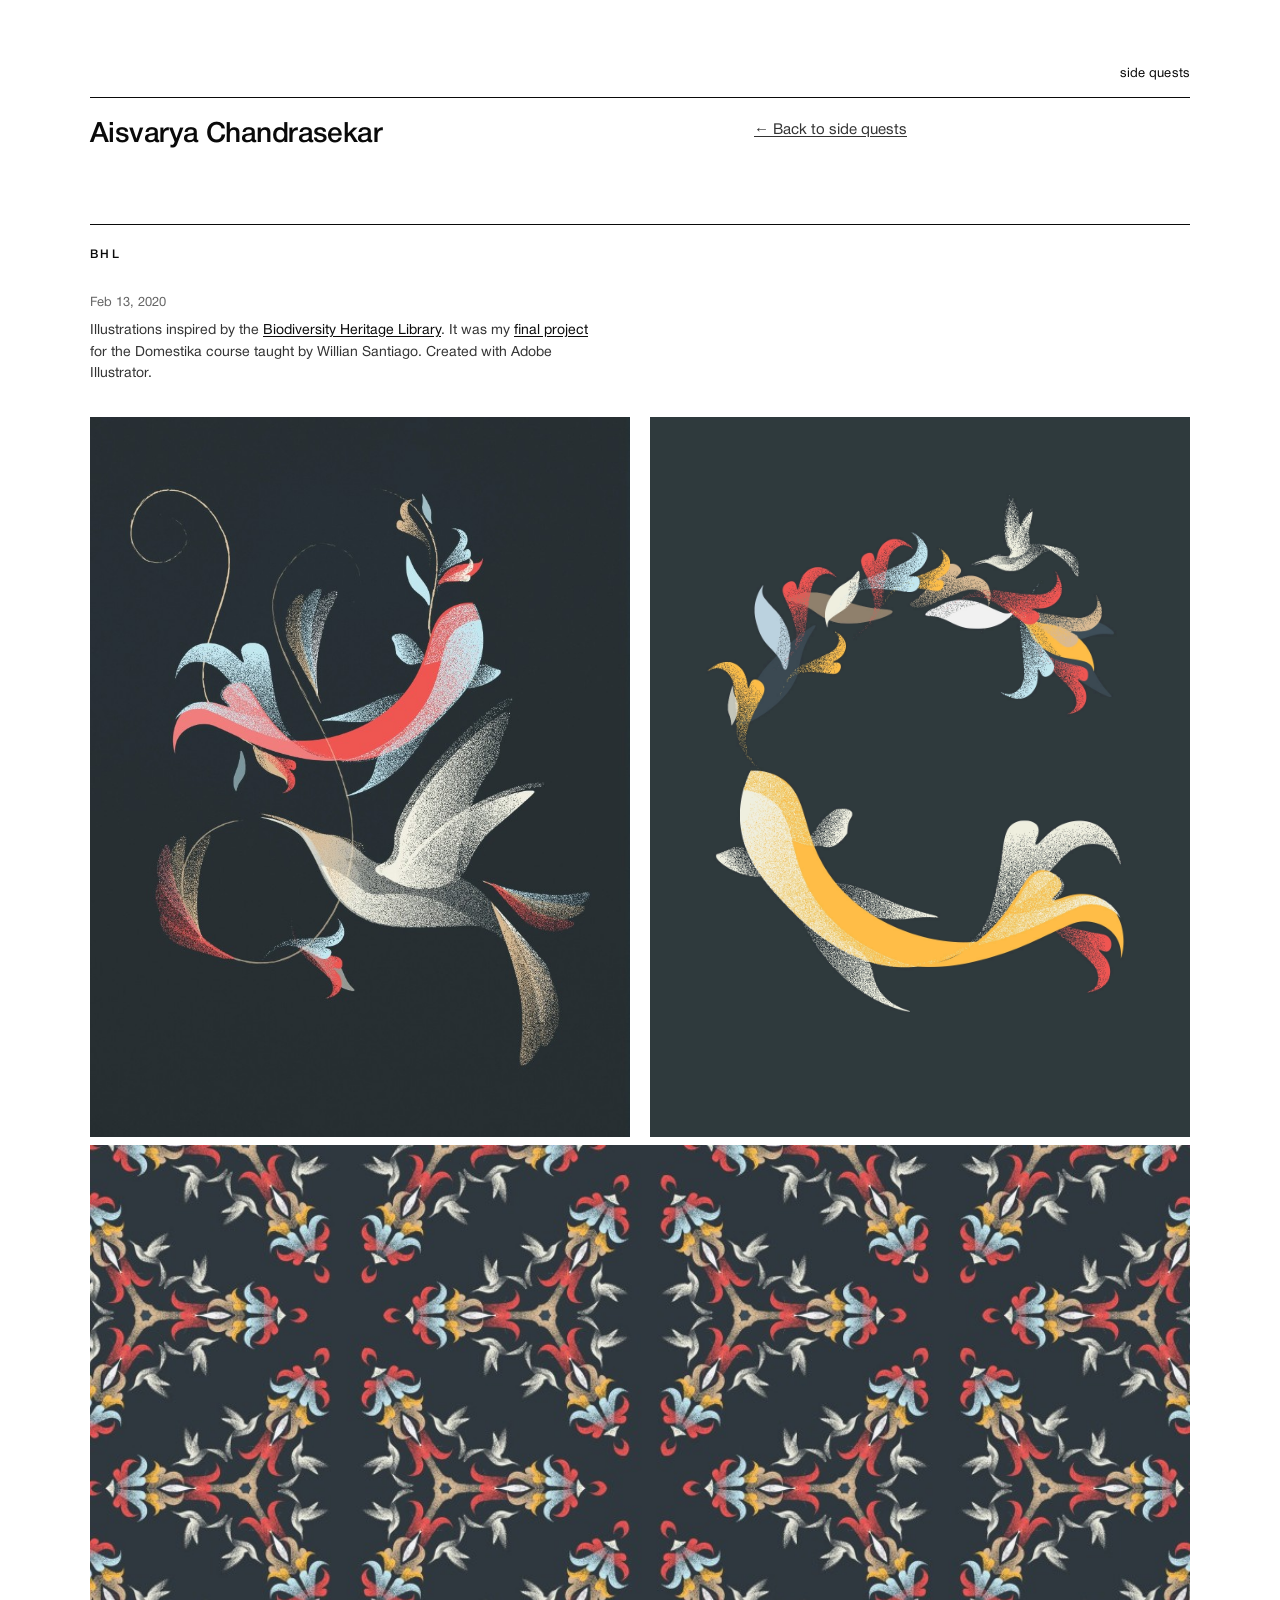
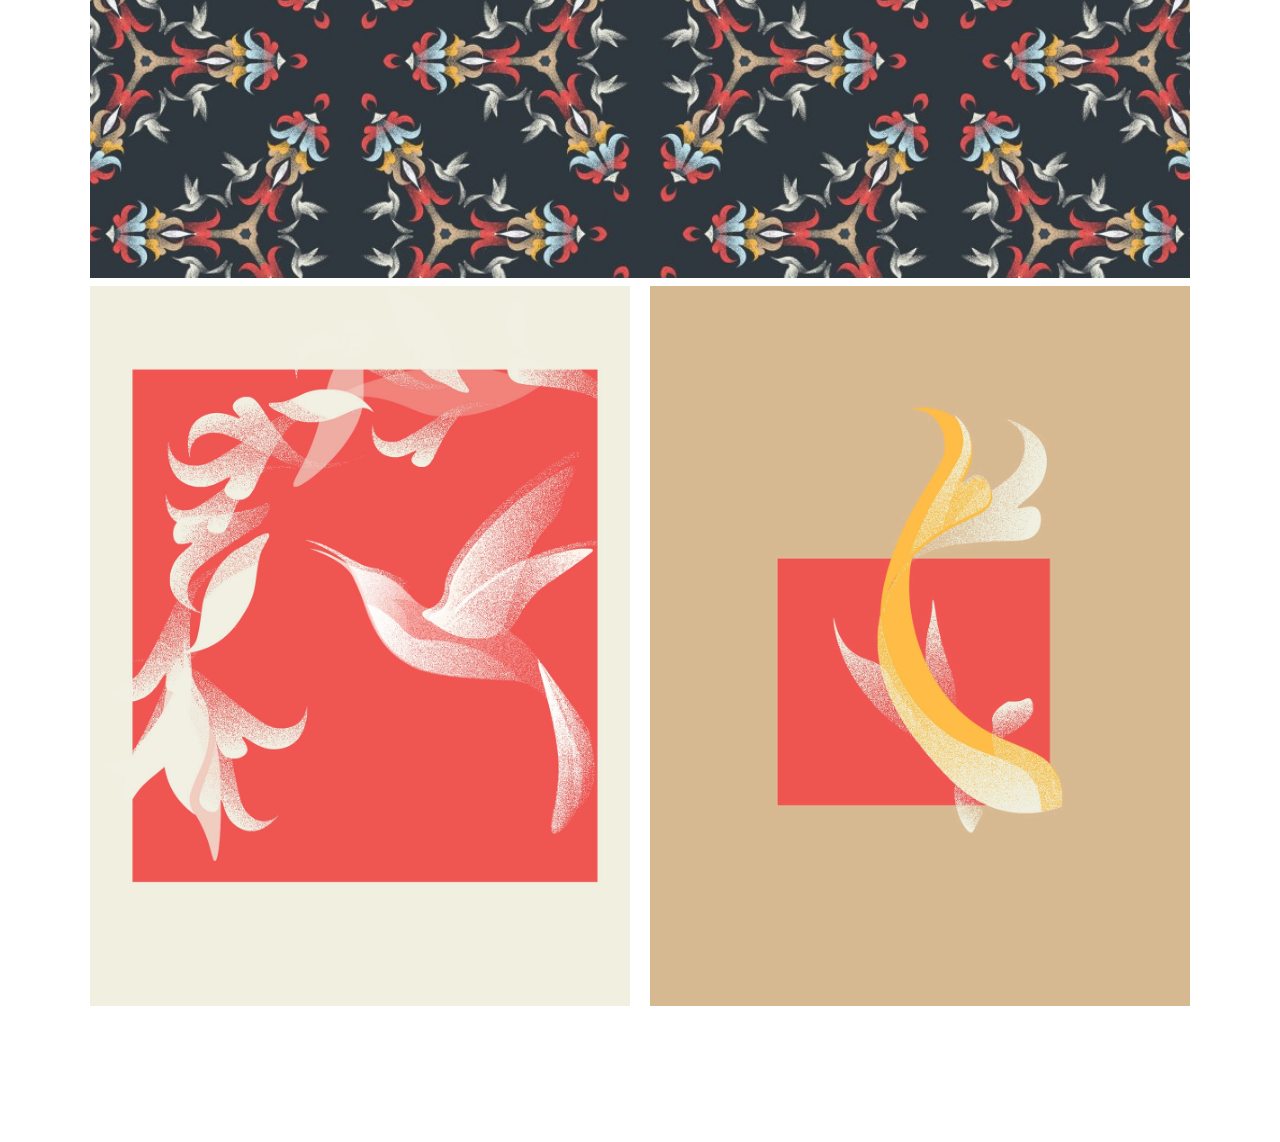
==== commit 77fcc34d: "Rename sketches to side quests" ====
--- a/biodiversity.html
+++ b/biodiversity.html
@@ -11,11 +11,11 @@
   <div class="page">
     <header class="header">
       <nav class="nav">
-        <a href="playground.html">sketches ++</a>
+        <a href="playground.html">side quests</a>
       </nav>
       <div class="header-inner">
         <h1 class="name"><a href="index.html">Aisvarya Chandrasekar</a></h1>
-        <p class="header-blurb"><a href="playground.html">← Back to sketches ++</a></p>
+        <p class="header-blurb"><a href="playground.html">← Back to side quests</a></p>
       </div>
     </header>
 
--- a/styles.css
+++ b/styles.css
@@ -1,4 +1,5 @@
 /* Reset */
+button { text-align: center; }
 *, *::before, *::after { box-sizing: border-box; }
 
 /* Helvetica Neue – local font (view via http to see fonts; file:// may block them) */
@@ -42,7 +43,6 @@
     linear-gradient(to bottom, rgba(10, 10, 10, 0.045) 1px, transparent 1px);
   background-size: 28px 28px;
   background-attachment: fixed;
-  cursor: url("assets/cursor-crayon.svg") 3 29, auto;
 }
 
 .play-page a,
@@ -51,24 +51,6 @@
   cursor: pointer;
 }
 
-/* Disable text selection while doodling so strokes in margins don't highlight text */
-body.play-page.doodle-drawing {
-  user-select: none;
-  -webkit-user-select: none;
-}
-body.play-page.doodle-drawing * {
-  user-select: none;
-  -webkit-user-select: none;
-}
-
-.doodle-canvas {
-  position: absolute;
-  top: 0;
-  left: 0;
-  z-index: 0;
-  pointer-events: none;
-}
-
 .play-page .page {
   position: relative;
   z-index: 1;
@@ -80,7 +62,7 @@
   }
 }
 
-/* Disable play-page doodles/cursor on small screens/touch */
+/* Simplify the Sketches background on small screens and touch devices */
 @media (max-width: 800px), (hover: none), (pointer: coarse) {
   .play-page {
     background-image: none;
@@ -91,10 +73,6 @@
   .play-page button,
   .play-page [role="button"] {
     cursor: pointer;
-  }
-
-  .doodle-canvas {
-    display: none;
   }
 }
 
@@ -267,6 +245,24 @@
   color: #1a1a1a;
 }
 
+.sketches-link {
+  position: relative;
+  text-decoration: none !important;
+  font-size: 0.9375rem;
+  font-weight: 500;
+  letter-spacing: 0;
+}
+
+.sketches-link::before {
+  content: '';
+  position: absolute;
+  inset: -1px -3px;
+  background: rgba(255, 210, 0, 0.45);
+  transform: rotate(-0.8deg) skewX(-3deg);
+  z-index: -1;
+  pointer-events: none;
+}
+
 .nav a.nav-current {
   font-weight: 600;
   color: #0a0a0a;
@@ -286,16 +282,36 @@
 }
 
 .footer-aside {
-  font-size: 1rem;
+  font-size: clamp(1.375rem, 2vw, 1.75rem);
   font-weight: 500;
   margin: 0 0 0.75rem;
+  line-height: 1.3;
+}
+
+.footer-aside-label {
+  display: block;
+  font-size: 0.8125rem;
+  font-weight: 400;
+  color: #888;
+  margin-bottom: 0.35rem;
+  letter-spacing: 0.02em;
 }
 
 .footer-aside a {
+  display: inline-block;
   color: inherit;
-  text-decoration: underline;
-  text-underline-offset: 3px;
-  text-decoration-thickness: 1.5px;
+  text-decoration: none;
+  position: relative;
+}
+
+.footer-aside a::before {
+  content: '';
+  position: absolute;
+  inset: -2px -5px;
+  background: rgba(255, 210, 0, 0.7);
+  transform: rotate(-0.5deg) skewX(-2deg);
+  z-index: -1;
+  pointer-events: none;
 }
 
 .footer-copy {
@@ -442,6 +458,38 @@
 /* Reserve space for JS-injected content to reduce CLS */
 #selected-work-grid {
   min-height: 820px;
+  grid-auto-rows: auto;
+}
+
+@media (min-width: 801px) {
+  #selected-work-grid {
+    grid-template-columns: repeat(12, minmax(0, 1fr));
+  }
+
+  #selected-work-grid .grid-item {
+    grid-column: span 4;
+  }
+
+  #selected-work-grid .grid-item--wide {
+    grid-column: span 8;
+  }
+}
+
+@media (max-width: 800px) {
+  #selected-work-grid .grid-item--wide .grid-thumb {
+    flex: none;
+    aspect-ratio: 16 / 10;
+  }
+}
+
+#selected-work-grid .grid-item:not(.grid-item--wide) .grid-thumb {
+  flex: none;
+  aspect-ratio: 16 / 10;
+  margin-top: 0;
+}
+
+#selected-work-grid .grid-item:not(.grid-item--wide) .grid-thumb-placeholder {
+  min-height: 0;
 }
 
 #interactives-grid {
@@ -471,6 +519,16 @@
 
 .section.interactives .grid {
   grid-auto-rows: minmax(160px, auto);
+}
+
+.section.interactives .grid-thumb {
+  flex: none;
+  aspect-ratio: 5 / 4;
+  margin-top: 0;
+}
+
+.section.interactives .grid-thumb img[src$="/thumb-platform-timeline.jpg"] {
+  object-fit: cover;
 }
 
 .section.interactives .grid-block-text {
@@ -627,6 +685,20 @@
   margin: 0.5rem 0 0;
   color: #333;
   transition: color 0.2s ease;
+}
+
+.grid-item-more--mobile {
+  display: none;
+}
+
+@media (max-width: 800px) {
+  .grid-item-more--desktop {
+    display: none;
+  }
+
+  .grid-item-more--mobile {
+    display: block;
+  }
 }
 
 .grid-item:hover .grid-item-more {
@@ -750,7 +822,11 @@
 }
 
 .grid-item-tags .tag {
-  padding: 0.15em 0.4em;
+  display: inline-grid;
+  place-items: center;
+  text-align: center;
+  line-height: 1.4;
+  padding: calc(0.15em + 1px) 0.4em 0.15em;
   background: transparent;
   color: #666;
   border: 1px solid #ddd;
@@ -1118,15 +1194,22 @@
 }
 
 .talk-link {
-  display: inline-block;
+  display: inline-flex;
+  align-items: center;
+  justify-content: center;
+  text-align: center;
   font-size: 0.8rem;
   font-weight: 500;
-  padding: 0.25rem 0.6rem;
+  padding: calc(0.25rem + 1px) 0.6rem 0.25rem;
   border-radius: 0;
   border: 1px solid #ddd;
   color: #444;
   text-decoration: none;
   transition: background 0.15s ease, border-color 0.15s ease, color 0.15s ease;
+}
+
+.talk-link:not(.talk-link--icon) {
+  min-height: 2rem;
 }
 
 .talk-link--icon {
@@ -1187,7 +1270,7 @@
 
   .talk-link {
     font-size: 0.75rem;
-    padding: 0.2rem 0.5rem;
+    padding: calc(0.2rem + 1px) 0.5rem 0.2rem;
   }
 }
 
@@ -1222,12 +1305,20 @@
 }
 
 .playground-grid--golu {
-  grid-template-columns: repeat(3, 1fr);
-}
-
-.playground-grid--misc {
-  grid-template-columns: repeat(4, 1fr);
-  max-width: 64em;
+  grid-template-columns: repeat(4, minmax(0, 1fr));
+}
+
+.playground-grid.playground-grid--misc {
+  grid-template-columns: none;
+  grid-auto-flow: column;
+  grid-auto-columns: clamp(13rem, 26%, 18rem);
+  overflow-x: auto;
+  padding-bottom: 0.5rem;
+  scroll-snap-type: x proximity;
+}
+
+.playground-grid--misc > .playground-card {
+  scroll-snap-align: start;
 }
 
 .playground-card--embed {
@@ -1336,7 +1427,7 @@
 }
 
 .section--misc .playground-card-body + .playground-card-body--secondary {
-  margin-top: -0.55rem;
+  margin-top: -0.65rem;
 }
 
 .playground-card {
@@ -1411,6 +1502,7 @@
 }
 
 .playground-card-body--secondary {
+  margin-top: -0.75rem;
   padding-top: 0;
   padding-bottom: 1rem;
 }
@@ -1490,10 +1582,6 @@
     grid-template-columns: 1fr;
   }
 
-  .playground-grid--misc {
-    grid-template-columns: repeat(2, 1fr);
-  }
-
   .playground-grid--golu {
     grid-template-columns: 1fr;
   }
@@ -1501,10 +1589,6 @@
 
 @media (max-width: 500px) {
   .playground-grid {
-    grid-template-columns: 1fr;
-  }
-
-  .playground-grid--misc {
     grid-template-columns: 1fr;
   }
 }
@@ -1884,3 +1968,194 @@
     grid-template-columns: repeat(2, 1fr);
   }
 }
+
+[data-photo-gallery] {
+  grid-template-columns: repeat(6, minmax(0, 1fr));
+  align-items: start;
+}
+
+[data-photo-gallery] > .greece-gallery-item {
+  grid-column: span var(--photo-span, 2);
+  min-width: 0;
+}
+
+[data-photo-gallery].golu-row--two > .greece-gallery-item {
+  grid-column: span var(--photo-span, 3);
+}
+
+.photo-layout-controls {
+  display: flex;
+  justify-content: space-between;
+  gap: 0.25rem;
+  flex-wrap: wrap;
+  margin-top: 0.35rem;
+}
+
+.photo-layout-controls[hidden] {
+  display: none;
+}
+
+.photo-layout-controls button {
+  touch-action: none;
+}
+
+.photo-layout-editing img {
+  cursor: grab;
+  touch-action: none;
+}
+
+.photo-layout-editing img:active {
+  cursor: grabbing;
+}
+
+.photo-resize {
+  cursor: ew-resize;
+}
+
+@media (max-width: 600px) {
+  [data-photo-gallery] > .greece-gallery-item,
+  [data-photo-gallery].golu-row--two > .greece-gallery-item {
+    grid-column: span var(--photo-span, 6);
+  }
+}
+
+.golu-project #golu-edit {
+  margin-top: 0.75rem;
+  padding: 0.45rem 0.75rem;
+  border: 1px solid #c6b5af;
+  background: #fff;
+  font: inherit;
+  cursor: pointer;
+}
+
+.golu-project .playground-gallery-desc--spaced {
+  border-top: 1px solid #d5d5d5;
+  padding-top: 0.75rem;
+  margin: 1.25rem 0 0;
+}
+
+.golu-finished {
+  display: grid;
+  grid-template-columns: repeat(6, minmax(0, 1fr));
+  align-items: start;
+  gap: 1rem;
+  margin-top: 1rem;
+}
+
+.golu-finished [data-photo-gallery] {
+  display: contents;
+}
+
+.golu-finished .golu-row--two[data-photo-gallery] > .greece-gallery-item {
+  grid-column: span var(--photo-span, 3);
+}
+
+.golu-project-video {
+  grid-area: 1 / 4 / auto / span 3;
+  min-width: 0;
+  margin: 0;
+}
+
+.golu-project-video video {
+  display: block;
+  width: 100%;
+  aspect-ratio: 1;
+  background: #161313;
+}
+
+.golu-project-captioned {
+  margin: 0;
+}
+
+.golu-project-video figcaption,
+.golu-project-captioned figcaption {
+  margin-top: 0.5rem;
+  font-size: 0.875rem;
+  color: #555;
+}
+
+.golu-project .golu-row {
+  gap: 1rem;
+}
+
+.golu-project .greece-gallery-item img,
+.golu-project-video video {
+  box-sizing: border-box;
+  border: 1px solid #c6b5af;
+  object-fit: cover;
+}
+
+.golu-project .golu-row--two[data-photo-gallery] img {
+  aspect-ratio: 1;
+}
+
+.golu-project [data-photo-gallery="progress-v2"] img {
+  aspect-ratio: 4 / 3;
+}
+
+.golu-project .golu-row--two[data-photo-gallery] .golu-photo-wide img {
+  aspect-ratio: auto;
+}
+
+.misc-scroll {
+  --arrow-width: 1.625rem;
+  --arrow-gap: 0.375rem;
+  position: relative;
+  display: grid;
+  grid-template-columns: minmax(0, 1fr);
+}
+
+.misc-arrow {
+  display: grid;
+  place-items: center;
+  min-height: 2.75rem;
+  padding: 0;
+  border: 0;
+  background: transparent;
+  color: inherit;
+  cursor: pointer;
+}
+
+.misc-arrow svg {
+  fill: none;
+  stroke: currentColor;
+  stroke-width: 1.8;
+  stroke-linecap: round;
+  stroke-linejoin: round;
+}
+
+.misc-arrow {
+  position: absolute;
+  top: 50%;
+  transform: translateY(-50%);
+  width: var(--arrow-width);
+  z-index: 1;
+}
+
+.misc-arrow svg {
+  max-width: 100%;
+}
+
+.misc-arrow--prev {
+  right: calc(100% + var(--arrow-gap));
+}
+
+.misc-arrow--next {
+  left: calc(100% + var(--arrow-gap));
+}
+
+.misc-arrow--prev svg {
+  transform: scaleX(-1);
+}
+
+.misc-arrow:disabled {
+  visibility: hidden;
+}
+
+
+@media (max-width: 600px) {
+  .misc-scroll {
+    --arrow-width: 1rem;
+    --arrow-gap: 0.25rem;
+  }
+}
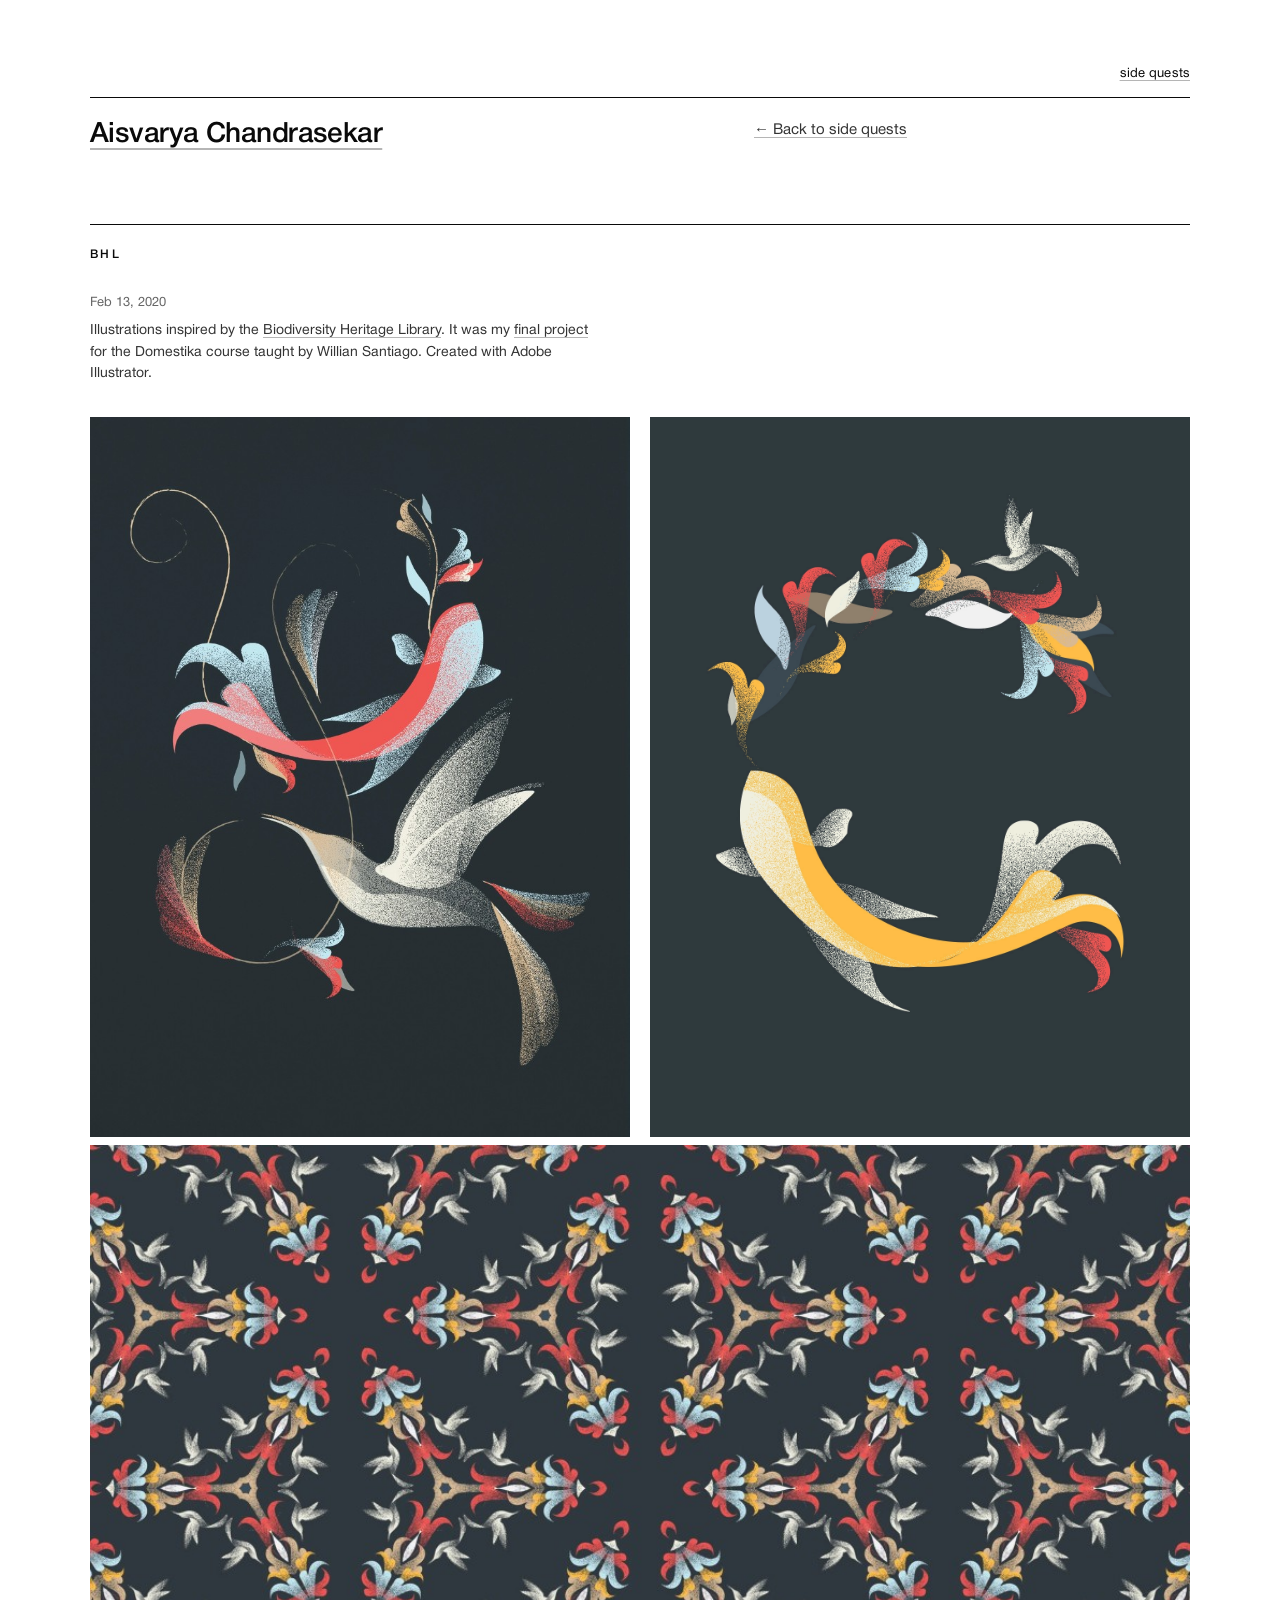
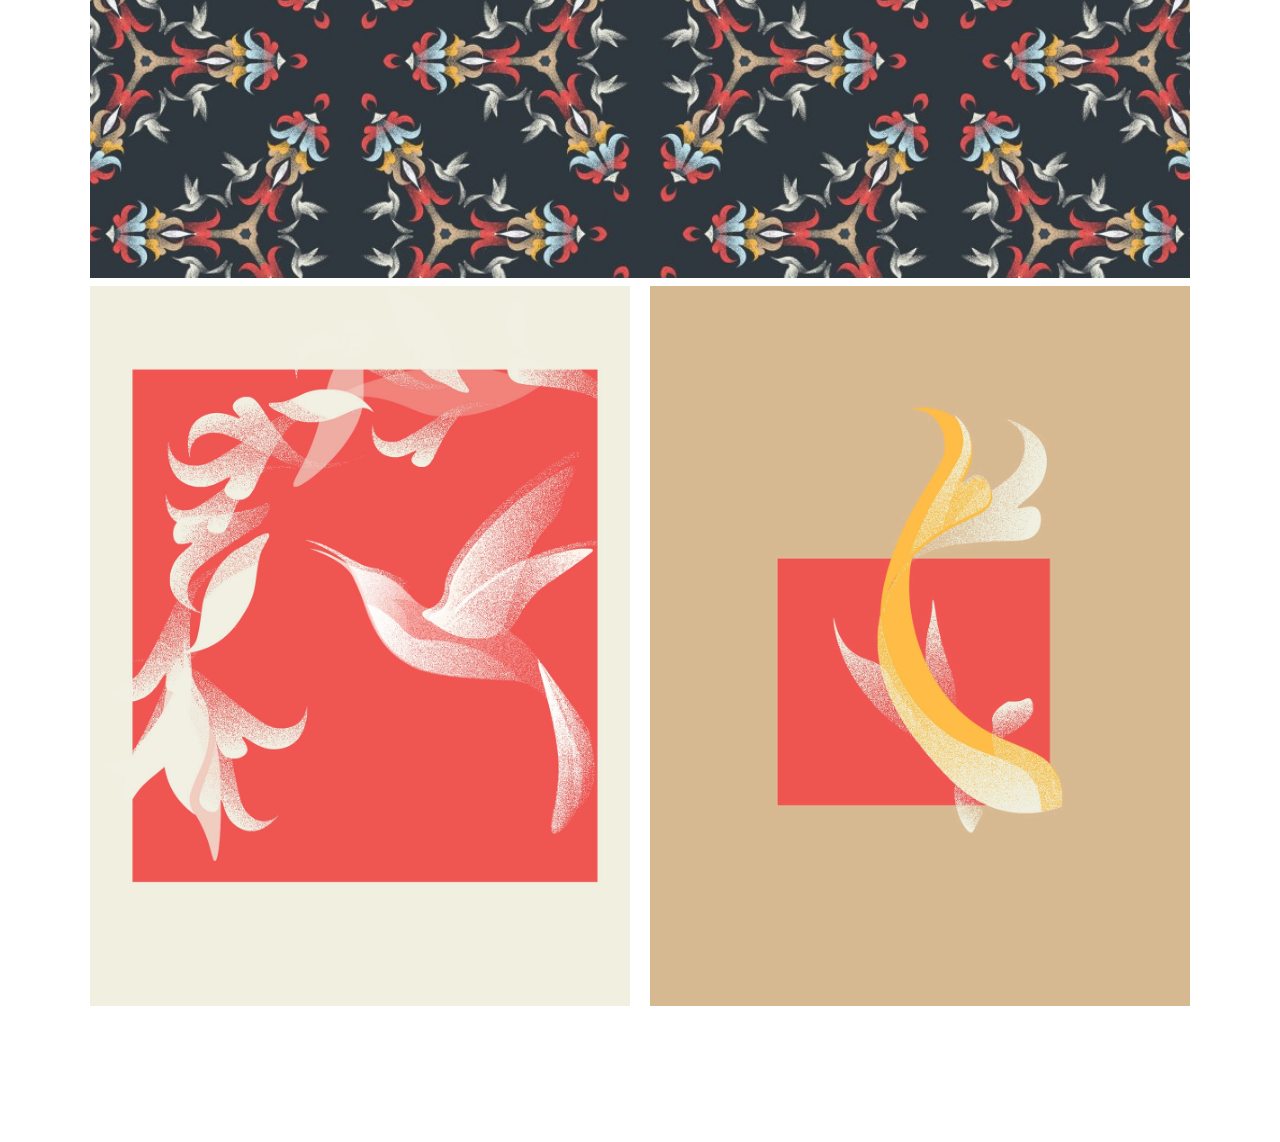
==== commit 1eed1416: "Refine site link styling and add Ohio methodology link" ====
--- a/biodiversity.html
+++ b/biodiversity.html
@@ -5,7 +5,7 @@
   <meta name="viewport" content="width=device-width, initial-scale=1.0">
   <title>BHL — Aisvarya Chandrasekar</title>
   <meta name="description" content="Illustrations inspired by the Biodiversity Heritage Library. Final project for Domestika course taught by Willian Santiago. Created with Adobe Illustrator.">
-  <link rel="stylesheet" href="styles.css?v=1">
+  <link rel="stylesheet" href="styles.css?v=link-style-5">
 </head>
 <body>
   <div class="page">
--- a/styles.css
+++ b/styles.css
@@ -43,6 +43,7 @@
     linear-gradient(to bottom, rgba(10, 10, 10, 0.045) 1px, transparent 1px);
   background-size: 28px 28px;
   background-attachment: fixed;
+  cursor: url("assets/cursor-crayon.svg?v=2") 5 27, auto;
 }
 
 .play-page a,
@@ -51,11 +52,25 @@
   cursor: pointer;
 }
 
+.doodle-canvas {
+  position: absolute;
+  top: 0;
+  left: 0;
+  z-index: 0;
+  pointer-events: none;
+}
+
 .play-page .page {
   position: relative;
   z-index: 1;
 }
 
+.play-page .header-inner,
+.play-page .section-header {
+  border-top: 0;
+  padding-top: 0;
+}
+
 @media (max-width: 600px) {
   .play-page {
     background-size: 22px 22px;
@@ -64,6 +79,10 @@
 
 /* Simplify the Sketches background on small screens and touch devices */
 @media (max-width: 800px), (hover: none), (pointer: coarse) {
+  .doodle-canvas {
+    display: none;
+  }
+
   .play-page {
     background-image: none;
     cursor: auto;
@@ -492,6 +511,66 @@
   min-height: 0;
 }
 
+#bylines-card .grid-block {
+  gap: 0.625rem;
+  min-width: 0;
+}
+
+#bylines-title {
+  font-size: 0.75rem;
+  font-weight: 700;
+  letter-spacing: 0.12em;
+  text-transform: uppercase;
+}
+
+.bylines-scroll {
+  max-height: 16rem;
+  overflow-y: auto;
+  scrollbar-gutter: stable;
+  scrollbar-width: thin;
+}
+
+@media (min-width: 501px) {
+  .bylines-scroll {
+    flex: 1 0 16rem;
+    max-height: none;
+    contain: size;
+  }
+}
+
+.bylines-list {
+  list-style: none;
+  margin: 0;
+  padding: 0 0.625rem 0 0;
+}
+
+.bylines-list li {
+  display: grid;
+  gap: 0.25rem;
+  padding: 0.625rem 0;
+  border-top: 1px solid #e8e8e8;
+}
+
+.bylines-list a {
+  color: inherit;
+  font-size: 0.9375rem;
+  line-height: 1.35;
+  text-decoration: none;
+  text-underline-offset: 0.18em;
+}
+
+.bylines-list a:hover,
+.bylines-list a:focus-visible {
+  text-decoration: underline;
+}
+
+.bylines-list time {
+  color: #666;
+  font-size: 0.6875rem;
+  letter-spacing: 0.04em;
+  text-transform: uppercase;
+}
+
 #interactives-grid {
   min-height: 200px;
 }
@@ -1304,8 +1383,8 @@
   grid-template-columns: repeat(2, 1fr);
 }
 
-.playground-grid--golu {
-  grid-template-columns: repeat(4, minmax(0, 1fr));
+.playground-grid.playground-grid--golu {
+  grid-template-columns: repeat(2, minmax(0, 1fr));
 }
 
 .playground-grid.playground-grid--misc {
@@ -1581,10 +1660,6 @@
   .playground-grid--compact {
     grid-template-columns: 1fr;
   }
-
-  .playground-grid--golu {
-    grid-template-columns: 1fr;
-  }
 }
 
 @media (max-width: 500px) {
@@ -1714,7 +1789,7 @@
 }
 
 .project-carousel-item {
-  flex: 0 0 min(320px, 80vw);
+  flex: 0 0 min(260px, 72vw);
 }
 
 /* Knitting timeline – horizontal, desc order (newest first) */
@@ -1746,14 +1821,35 @@
 
 .knitting-timeline-track {
   display: inline-flex;
-  gap: 1.5rem;
+  gap: 3rem;
   min-width: 100%;
+  isolation: isolate;
 }
 
 .knitting-timeline-item {
+  position: relative;
   flex: 0 0 200px;
   display: flex;
   flex-direction: column;
+}
+
+.knitting-timeline-item + .knitting-timeline-item::before {
+  content: "";
+  position: absolute;
+  z-index: -1;
+  top: 80px;
+  inset-inline-end: calc(100% - 8px);
+  width: calc(3rem + 16px);
+  height: 40px;
+  background: url("assets/playground/knitting/yarn.svg?v=2") center / 100% 100% no-repeat;
+}
+
+.knitting-timeline-item:nth-child(3n)::before {
+  background-image: url("assets/playground/knitting/yarn-wave.svg?v=2");
+}
+
+.knitting-timeline-item:nth-child(3n + 1)::before {
+  transform: scaleY(-1);
 }
 
 .knitting-timeline-image {
@@ -2159,3 +2255,776 @@
     --arrow-gap: 0.25rem;
   }
 }
+
+.knitting-scroll .misc-arrow {
+  top: calc(1rem + 100px);
+  width: calc(var(--arrow-width) + var(--arrow-gap));
+  color: #843d53;
+}
+
+.knitting-scroll .misc-arrow--prev {
+  right: 100%;
+}
+
+.knitting-scroll .misc-arrow--next {
+  left: 100%;
+}
+
+.knitting-scroll .misc-arrow svg {
+  width: 100%;
+}
+
+.play-page .header > .nav {
+  text-align: left;
+}
+
+.play-page .header-inner {
+  display: flex;
+  flex-flow: row wrap;
+  align-items: center;
+  gap: .75rem 1rem;
+}
+
+.play-page .header-icons {
+  margin-top: 0;
+}
+
+.sketch-marginalia {
+  display: none;
+}
+
+@media (min-width: 1400px) {
+  .play-page .main {
+    position: relative;
+  }
+
+  .play-page .header,
+  .play-page .main {
+    max-width: min(1100px, calc(100vw - 640px));
+  }
+
+  .sketch-marginalia {
+    display: block;
+    position: absolute;
+    inset: clamp(10rem, 35vh, 22rem) 0 0;
+    pointer-events: none;
+  }
+
+  .sketch-marginalia > * {
+    margin: 0;
+    position: absolute;
+    width: clamp(248px, calc((100vw - 1100px) / 2 - 72px), 450px);
+    height: 15%;
+  }
+
+  .sketch-marginalia img {
+    object-fit: contain;
+    object-position: center top;
+    opacity: .9;
+    mix-blend-mode: multiply;
+  }
+
+  .sketch-marginalia img[src*="/camera.png"] {
+    opacity: 1;
+    filter: brightness(0);
+  }
+
+  .sketch-marginalia figure {
+    display: flex;
+    flex-direction: column;
+    align-items: center;
+    gap: .35rem;
+  }
+
+  .sketch-marginalia figure img {
+    min-height: 0;
+    width: 100%;
+    object-position: center bottom;
+  }
+
+  .sketch-marginalia figcaption {
+    max-width: 24ch;
+    font: 500 1.0625rem/1.2 Caveat, cursive;
+    text-align: center;
+    pointer-events: auto;
+  }
+
+  .sketch-marginalia .doodle-guitar {
+    flex-direction: row;
+  }
+
+  .doodle-guitar img {
+    max-width: 54%;
+    max-height: 100%;
+  }
+
+  .doodle-guitar figcaption {
+    flex: 1;
+    text-align: left;
+    rotate: 7deg;
+  }
+
+  .doodle-bookshelf figcaption {
+    margin-top: -30%;
+    font-size: .875rem;
+    transform: translateY(-1.75rem);
+    rotate: -4deg;
+  }
+
+  .doodle-kolam figcaption {
+    position: relative;
+    align-self: end;
+    text-align: right;
+    font-size: 1rem;
+    rotate: -8deg;
+  }
+
+  .kolam-caption-arrow {
+    position: absolute;
+    right: .35rem;
+    bottom: 100%;
+    width: 2.75rem;
+    height: auto;
+    pointer-events: none;
+  }
+
+  .doodle-camera figcaption {
+    position: absolute;
+    top: 0;
+    right: 5%;
+    width: 7.2rem;
+    font-size: .875rem;
+    rotate: 2deg;
+  }
+
+  .doodle-camera figcaption svg {
+    display: block;
+    width: 100%;
+  }
+
+  .sketch-marginalia figcaption a {
+    color: inherit;
+    text-decoration: underline;
+  }
+
+  .sketch-marginalia > :nth-child(1),
+  .sketch-marginalia > :nth-child(2),
+  .sketch-marginalia > :nth-child(4),
+  .sketch-marginalia > :nth-child(7),
+  .sketch-marginalia > :nth-child(9),
+  .sketch-marginalia > :nth-child(11) { right: calc(100% + 54px); }
+
+  .sketch-marginalia > :nth-child(3),
+  .sketch-marginalia > :nth-child(5),
+  .sketch-marginalia > :nth-child(6),
+  .sketch-marginalia > :nth-child(8),
+  .sketch-marginalia > :nth-child(10) { left: calc(100% + 54px); }
+
+  .sketch-marginalia > :nth-child(1) { top: 18%; transform: rotate(-5deg); }
+  .sketch-marginalia > :nth-child(2) { top: 1%; transform: rotate(3deg); }
+  .sketch-marginalia > :nth-child(3) {
+    top: 3%;
+    left: calc(100% + 24px);
+    width: min(550px, max(288px, calc((100vw - 1100px) / 2 - 32px)));
+    height: 20%;
+    object-view-box: inset(0 30% 0 0);
+    transform: rotate(-4deg);
+  }
+  .sketch-marginalia > .doodle-guitar { top: 51%; transform: rotate(-3deg); }
+  .sketch-marginalia > :nth-child(5) { top: 42%; transform: rotate(5deg); }
+  .sketch-marginalia > :nth-child(6) { top: 84%; transform: rotate(-3deg); }
+  .sketch-marginalia > :nth-child(7) { top: 73%; transform: rotate(4deg); }
+  .sketch-marginalia > .doodle-kolam { top: 25%; transform: rotate(4deg); }
+  .sketch-marginalia > :nth-child(9) { top: 35%; transform: rotate(-5deg); }
+  .sketch-marginalia > .doodle-window { top: 69%; transform: rotate(3deg); }
+  .sketch-marginalia > :nth-child(11) { top: 89%; height: 11%; transform: rotate(-4deg); }
+}
+
+/* Shared home grid: labels and images | reading column. */
+.home-page {
+  --home-accent: #244f91;
+  --home-rule: #f0f0f0;
+  --home-muted: #626262;
+  --home-column: 12rem;
+  --home-gutter: 2rem;
+  --home-columns: var(--home-column) minmax(0, 1fr);
+}
+.home-page .page { padding: 3rem 2rem; }
+.home-page :is(.header, .main, .footer) { max-width: 48rem; margin-left: auto; margin-right: auto; }
+.home-page .header { margin-bottom: 3rem; }
+.home-page .header-inner,
+.home-page .section-header {
+  display: grid;
+  grid-template-columns: var(--home-columns);
+  gap: 1rem var(--home-gutter);
+  align-items: start;
+}
+.home-page .header-inner { padding-top: 1.5rem; border-top-color: var(--home-rule); }
+.home-page .header-blurb { max-width: none; font-size: 0.875rem; line-height: 1.55; }
+.home-page .header-blurb p { margin: 0; }
+.home-page .header-blurb p + p { margin-top: 1rem; }
+.home-page .header-icons { grid-column: 2; margin-top: 0; }
+.home-page .section { margin-bottom: 3rem; }
+.home-page .section-header { padding-top: 1.5rem; margin-bottom: 0.5rem; border-top-color: #aaa; }
+.home-page .series-intro { grid-column: 2; margin: 0; font-size: 0.875rem; line-height: 1.55; }
+.home-page .header-blurb a,
+.home-page .main a { text-decoration-color: var(--home-accent); text-underline-offset: 0.2em; }
+.home-page #ai-research-grid {
+  display: flex;
+  flex-direction: column;
+  gap: 0;
+  min-height: 0;
+}
+.home-page #ai-research-grid .grid-item { width: 100%; margin: 0; }
+.home-page #ai-research-grid .grid-block {
+  display: grid;
+  grid-template-columns: var(--home-columns);
+  align-items: start;
+  gap: var(--home-gutter);
+  padding: 2rem 0;
+  border: 0;
+  border-top: 1px solid var(--home-rule);
+  background: transparent;
+}
+.home-page #ai-research-grid .grid-thumb {
+  grid-column: 1;
+  grid-row: 1;
+  width: 100%;
+  max-width: none;
+  aspect-ratio: 4 / 3;
+  min-height: 0;
+  margin: 0;
+  flex: none;
+}
+.home-page #ai-research-grid .grid-thumb img {
+  width: 100%;
+  height: 100%;
+  object-fit: contain;
+  object-position: top left;
+}
+.home-page #ai-research-grid .grid-block-text {
+  grid-column: 2;
+  grid-row: 1;
+  text-align: left;
+  align-items: stretch;
+  justify-content: flex-start;
+  gap: 0.35rem;
+}
+.home-page #ai-research-grid .grid-item-title {
+  margin: 0;
+  font-size: 0.875rem;
+  font-weight: 400;
+  letter-spacing: 0;
+  line-height: 1.5;
+}
+.home-page #ai-research-grid .grid-item-title a { text-decoration: none; border: 0; }
+.home-page #ai-research-grid :is(.grid-item-desc, .grid-item-more) {
+  margin: 0;
+  font-size: 0.875rem;
+  line-height: 1.55;
+  color: #666;
+}
+.home-page #ai-research-grid .grid-item-desc:has(small) { font-size: 0.8125rem; color: #777; }
+.home-page #ai-research-grid small { font-size: inherit; }
+.home-page #ai-research-grid .grid-item-tags { margin: 0; }
+.home-page :is(.talk-item, .talk-spotlight) {
+  display: grid;
+  grid-template-columns: var(--home-columns);
+  gap: 1rem var(--home-gutter);
+  align-items: start;
+  padding: 1.15rem 0;
+}
+.home-page .talk-main { grid-column: 2; }
+.home-page .talk-spotlight-video { grid-column: 2; max-width: 15rem; justify-self: start; }
+.home-page .talk-see-more,
+.home-page .talk-less-wrap { margin-left: calc(var(--home-column) + var(--home-gutter)); }
+@media (max-width: 800px) {
+  .home-page { --home-column: 11rem; --home-gutter: 1.5rem; }
+}
+@media (max-width: 600px) {
+  .home-page { --home-column: 5rem; --home-gutter: 1rem; }
+  .home-page .page { padding: 2rem 1.25rem; }
+  .home-page .header-inner,
+  .home-page .section-header { grid-template-columns: minmax(0, 1fr); gap: 1rem; }
+  .home-page :is(.header-icons, .series-intro) { grid-column: 1; }
+  .home-page .talk-date-col { grid-column: 1 / -1; }
+  .home-page :is(.talk-item, .talk-spotlight) { grid-template-columns: minmax(0, 1fr); }
+  .home-page :is(.talk-main, .talk-spotlight-video) { grid-column: 1; }
+  .home-page :is(.talk-see-more, .talk-less-wrap) { margin-left: 0; }
+}
+
+@media (min-width: 1400px) {
+  .home-page :is(.header, .main, .footer) {
+    max-width: min(48rem, calc(100vw - 640px));
+  }
+}
+
+.home-page .bike-trail-image {
+  position: relative;
+}
+
+.home-page .header-icon {
+  border: 0;
+  background: transparent;
+  width: 2rem;
+  min-width: 2rem;
+  height: 2rem;
+  min-height: 2rem;
+}
+.home-page .header-icons { gap: 0.5rem; }
+.home-page .header-blurb,
+.home-page .series-intro { color: #333; }
+.home-page .grid-item-title a:hover,
+.home-page .talk-title a:hover { text-decoration: underline; }
+.home-page a:focus-visible,
+.home-page button:focus-visible,
+.home-page summary:focus-visible {
+  outline: 2px solid var(--home-accent);
+  outline-offset: 4px;
+}
+.home-page .grid-item-date,
+.home-page .talk-date-col { font-size: 0.8125rem; line-height: 1.4; color: #999; }
+.home-page .grid-item-more summary { font-size: 0.8125rem; color: #777; }
+.home-page :is(.talk-item, .talk-spotlight) { border-color: var(--home-rule); }
+.home-page .footer-rule { border-color: var(--home-rule); }
+.home-page .footer { padding-top: 0; }
+
+.home-page .project-series-label {
+  margin: 0 0 0.25rem;
+  font-size: 0.75rem;
+  font-weight: 400;
+  letter-spacing: 0.06em;
+  text-transform: uppercase;
+  color: #777;
+}
+.home-page .related-studies {
+  margin-top: 1rem;
+  padding-top: 1rem;
+  border-top: 1px solid var(--home-rule);
+  font-size: 0.8125rem;
+  line-height: 1.5;
+}
+.home-page .related-studies-label {
+  margin: 0 0 0.875rem;
+  font-size: 0.8125rem;
+  font-weight: 500;
+  color: #555;
+}
+.home-page .related-studies ul { list-style: none; padding: 0; margin: 0; }
+.home-page .related-studies li {
+  display: grid;
+  grid-template-columns: 6.5rem minmax(0, 1fr);
+  gap: 1rem;
+  align-items: start;
+}
+.home-page .related-studies li + li { margin-top: 1rem; }
+.home-page .related-study-status { color: #777; }
+.home-page .related-study-main { display: grid; gap: 0.25rem; }
+.home-page .related-studies a { color: #333; text-decoration-color: #bbb; }
+.home-page :is(.related-study-date, .related-study-format) {
+  font-size: 0.75rem;
+  color: #777;
+}
+@media (max-width: 600px) {
+  .home-page .related-studies li { grid-template-columns: minmax(0, 1fr); gap: 0.25rem; }
+}
+
+.home-page #ai-research-grid .grid-item-desc + .grid-item-desc {
+  margin-top: 0.5rem;
+}
+.home-page #ai-research-grid .talk-links {
+  margin-top: 0.75rem;
+}
+
+.home-page .research-series .section-header {
+  row-gap: 0.375rem;
+}
+.home-page .series-credit {
+  grid-column: 1 / -1;
+  margin: 0;
+  font-size: 0.8125rem;
+  font-weight: 400;
+  line-height: 1.5;
+  color: #777;
+}
+
+.home-page #ai-research-grid .grid-item-tags + .grid-item-desc {
+  margin-top: 0.5rem;
+}
+
+.home-page :is(.grid-item-date, .talk-date-col, .related-study-status, .related-study-date) {
+  white-space: nowrap;
+}
+
+.home-page .additional-research {
+  border-top: 1px solid var(--home-rule);
+  padding-top: 1rem;
+}
+.home-page .additional-research summary {
+  width: fit-content;
+  margin-left: calc(var(--home-column) + var(--home-gutter));
+  font-size: 0.875rem;
+  font-weight: 500;
+  cursor: pointer;
+}
+.home-page .additional-research .less-label { display: none; }
+.home-page .additional-research[open] > summary { display: none; }
+.home-page .additional-research[open] .less-label { display: inline; }
+.home-page .additional-research ul { list-style: none; margin: 1rem 0 0; padding: 0; }
+.home-page .additional-article {
+  display: grid;
+  grid-template-columns: var(--home-columns);
+  gap: var(--home-gutter);
+  align-items: baseline;
+  padding: 1rem 0;
+  border-top: 1px solid var(--home-rule);
+}
+.home-page .additional-article time {
+  font-size: 0.8125rem;
+  color: #777;
+  white-space: nowrap;
+}
+.home-page .additional-article h3 {
+  margin: 0;
+  font-size: 0.875rem;
+  font-weight: 400;
+  line-height: 1.5;
+}
+.home-page .additional-article a { text-decoration: none; }
+.home-page .additional-article a:hover { text-decoration: underline; }
+@media (max-width: 600px) {
+  .home-page .additional-research summary { margin-left: 0; }
+  .home-page .additional-article { grid-template-columns: 1fr; gap: 0.25rem; }
+}
+.home-page .additional-research .sr-only {
+  position: absolute;
+  width: 1px;
+  height: 1px;
+  padding: 0;
+  margin: -1px;
+  overflow: hidden;
+  clip-path: inset(50%);
+  white-space: nowrap;
+  border: 0;
+}
+
+.home-page .additional-research > summary {
+  list-style: none;
+}
+.home-page .additional-research > summary::-webkit-details-marker {
+  display: none;
+}
+.home-page .additional-research .talk-less-wrap {
+  margin-top: 0.75rem;
+}
+
+.home-page .additional-research[open] {
+  padding-top: 0;
+}
+.home-page .additional-research[open] > ul {
+  margin-top: 0;
+}
+.home-page .additional-research .additional-article:first-child {
+  border-top: 0;
+}
+
+/* Reporting projects retain the original bordered cards. */
+.home-page #selected-work-grid {
+  display: grid;
+  grid-template-columns: repeat(2, minmax(0, 1fr));
+  grid-auto-rows: auto;
+  gap: 1.5rem;
+  min-height: 0;
+}
+.home-page #selected-work-grid .grid-item {
+  grid-column: auto;
+}
+.home-page #selected-work-grid .grid-block {
+  padding: 1.25rem;
+  gap: 1rem;
+}
+.home-page #selected-work-grid .grid-block-text {
+  gap: 0.5rem;
+}
+.home-page #selected-work-grid .grid-item-title {
+  font-size: 1rem;
+  font-weight: 500;
+}
+.home-page #selected-work-grid .grid-item-desc + .grid-item-desc {
+  margin-top: 0.5rem;
+}
+.home-page #selected-work-grid .grid-thumb img {
+  width: 100%;
+  height: 100%;
+  object-fit: contain;
+}
+@media (max-width: 500px) {
+  .home-page #selected-work-grid {
+    grid-template-columns: minmax(0, 1fr);
+  }
+}
+
+.home-page .additional-article {
+  align-items: start;
+  padding: 2rem 0;
+}
+.home-page .additional-article-image {
+  display: block;
+  aspect-ratio: 4 / 3;
+}
+.home-page .additional-article-image img {
+  width: 100%;
+  height: 100%;
+  object-fit: contain;
+  object-position: top left;
+}
+.home-page .additional-article-main {
+  display: grid;
+  gap: 0.5rem;
+}
+.home-page .additional-article-main p {
+  margin: 0;
+  font-size: 0.875rem;
+  line-height: 1.55;
+  color: #666;
+}
+.home-page .additional-research .talk-less-wrap .talk-see-more {
+  margin-left: 0;
+  text-decoration: none;
+}
+@media (max-width: 600px) {
+  .home-page .additional-article {
+    grid-template-columns: var(--home-columns);
+    gap: var(--home-gutter);
+  }
+}
+
+.home-page .related-study-coverage {
+  margin: 0.25rem 0 0;
+  font-size: 0.8125rem;
+  line-height: 1.5;
+  color: #777;
+}
+
+.home-page :is(.section-title--reporting, .section-title--speaking) {
+  grid-column: 1 / -1;
+  white-space: nowrap;
+}
+
+.home-page .research-series .series-intro {
+  font-size: 0.8125rem;
+  line-height: 1.55;
+  color: #777;
+}
+
+/* A reading hierarchy for the AI research collection. */
+.home-page .research-series .section-header {
+  row-gap: 0.875rem;
+  margin-bottom: 1.5rem;
+}
+.home-page .research-series .series-intro {
+  grid-column: 1 / -1;
+  max-width: none;
+}
+.home-page #ai-research-grid .grid-block {
+  border-top: 0;
+  padding: 1.75rem 0;
+}
+.home-page #ai-research-grid .grid-item--wide .grid-block {
+  padding-top: 0.5rem;
+  padding-bottom: 2.5rem;
+}
+.home-page #ai-research-grid .grid-item:not(.grid-item--wide) .grid-thumb {
+  max-width: none;
+}
+.home-page #ai-research-grid .grid-item-desc {
+  color: #333;
+}
+.home-page #ai-research-grid .grid-item-desc + .grid-item-desc {
+  color: #777;
+  margin-top: 0.75rem;
+}
+.home-page #ai-research-grid .grid-item-more {
+  margin-top: 0;
+  font-size: 0.75rem;
+  line-height: 1.6;
+  color: #777;
+}
+.home-page #ai-research-grid .grid-item-more a {
+  color: inherit;
+  text-decoration-color: #bbb;
+}
+.home-page .related-studies {
+  padding-top: 0;
+  border-top: 0;
+}
+.home-page .related-studies-label {
+  margin-bottom: 0.5rem;
+  font-weight: 400;
+  color: #888;
+}
+.home-page .additional-research {
+  border-top: 0;
+}
+.home-page .additional-article {
+  border-top: 0;
+}
+.home-page .additional-article-image {
+  max-width: none;
+}
+.home-page .additional-article-main p {
+  color: #555;
+}
+@media (max-width: 600px) {
+  .home-page #ai-research-grid .grid-item:not(.grid-item--wide) .grid-thumb {
+    max-width: 100%;
+  }
+}
+
+.home-page :is(.grid-item-title, .additional-article h3) {
+  font-weight: 700;
+}
+.home-page #ai-research-grid .grid-item-title,
+.home-page #selected-work-grid .grid-item-title {
+  font-weight: 700;
+}
+
+.home-page #ai-research-grid .grid-thumb:has(img[src="assets/thumb-photo-verification.png"]) {
+  overflow: hidden;
+}
+.home-page #ai-research-grid .grid-thumb img[src="assets/thumb-photo-verification.png"] {
+  object-fit: cover;
+  object-position: left top;
+  transform: scale(1.65);
+  transform-origin: left top;
+}
+
+.home-page .reporting-intro {
+  grid-column: 1 / -1;
+  margin: 0;
+  font-size: 0.8125rem;
+  line-height: 1.55;
+  color: #777;
+}
+
+.home-page #ai-research-grid .grid-item + .grid-item,
+.home-page .additional-article + .additional-article {
+  border-top: 1px solid var(--home-rule);
+}
+.home-page .section-header:has(.series-intro, .reporting-intro) {
+  grid-template-columns: var(--home-columns);
+  column-gap: var(--home-gutter);
+}
+.home-page .section-header:has(.series-intro, .reporting-intro) .section-title {
+  grid-column: 1;
+  grid-row: 1;
+}
+.home-page .section-header :is(.series-intro, .reporting-intro) {
+  grid-column: 2;
+  grid-row: 1;
+}
+@media (max-width: 600px) {
+  .home-page .section-header:has(.series-intro, .reporting-intro) {
+    grid-template-columns: minmax(0, 1fr);
+  }
+  .home-page .section-header:has(.series-intro, .reporting-intro) .section-title {
+    grid-column: 1;
+    grid-row: 1;
+  }
+  .home-page .section-header :is(.series-intro, .reporting-intro) {
+    grid-column: 1;
+    grid-row: 2;
+  }
+}
+
+.home-page .section-header:has(.reporting-intro) {
+  margin-bottom: 2rem;
+}
+
+.home-page #selected-work-grid .bike-trail-image img {
+  object-fit: cover;
+}
+
+.home-page .section-header:has(.section-title--reporting, .section-title--speaking) {
+  margin-bottom: 2rem;
+}
+
+.home-page .header-blurb a {
+  color: inherit;
+  text-decoration-color: #bbb;
+  text-decoration-thickness: 1px;
+  text-underline-offset: 0.18em;
+}
+.home-page .header-blurb a:hover {
+  text-decoration-color: currentColor;
+}
+
+.home-page #ai-research-grid .grid-item-more,
+.home-page .related-study-coverage {
+  margin: 0.25rem 0 0;
+  font-size: 0.75rem;
+  font-weight: 400;
+  line-height: 1.6;
+  color: #777;
+}
+.home-page #ai-research-grid .grid-item-more a,
+.home-page .related-study-coverage a {
+  color: inherit;
+  text-decoration-color: #bbb;
+  text-underline-offset: 0.2em;
+}
+
+.home-page #classwork-first .methodology-link {
+  margin-top: 0.5rem;
+  padding: 0.25rem 0;
+  border: 0;
+  background: transparent;
+  color: #222;
+  font-size: 0.875rem;
+  font-weight: 700;
+  text-decoration: underline;
+  text-underline-offset: 0.2em;
+}
+.home-page #classwork-first .methodology-link:hover {
+  background: transparent;
+  color: #555;
+}
+
+/* Quiet, consistent links with a clear hover and keyboard focus. */
+a[href] {
+  color: inherit !important;
+  text-decoration: underline !important;
+  text-decoration-color: #b5b5b5 !important;
+  text-decoration-thickness: 1px;
+  text-underline-offset: 0.23em;
+  text-decoration-skip-ink: auto;
+}
+a[href]:hover {
+  text-decoration-color: #333 !important;
+}
+a[href]:focus-visible {
+  outline: 2px solid #555;
+  outline-offset: 4px;
+}
+a.grid-item,
+a.playground-card,
+a.playground-card-link-wrap,
+a.grid-thumb,
+a.header-icon {
+  text-decoration: none !important;
+}
+:is(a.grid-item, a.playground-card, a.playground-card-link-wrap)
+:is(.grid-item-title, .playground-card-title) {
+  text-decoration: underline !important;
+  text-decoration-color: #b5b5b5 !important;
+  text-underline-offset: 0.23em;
+  text-decoration-thickness: 1px;
+}
+:is(a.grid-item, a.playground-card, a.playground-card-link-wrap):hover
+:is(.grid-item-title, .playground-card-title) {
+  text-decoration-color: #333 !important;
+}
+
+.footer a[href="playground.html"] {
+  text-decoration: none !important;
+}
